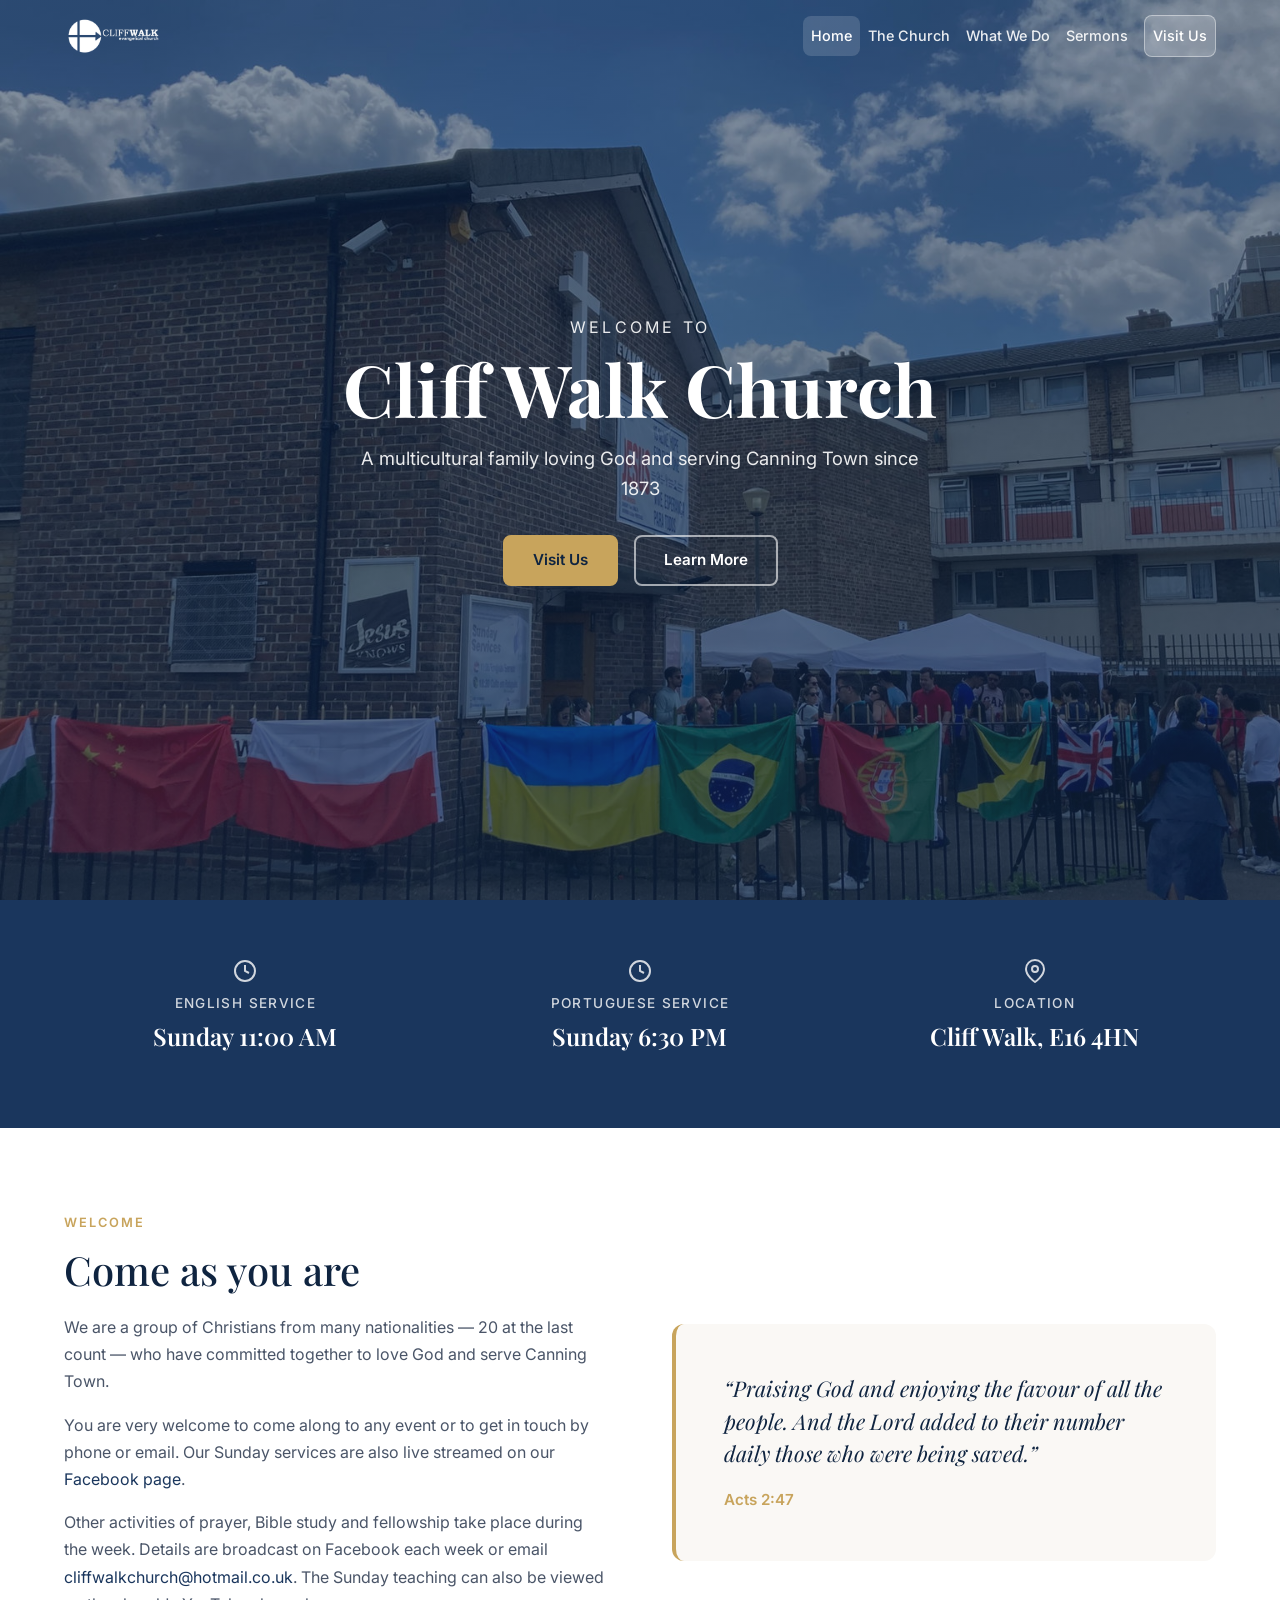
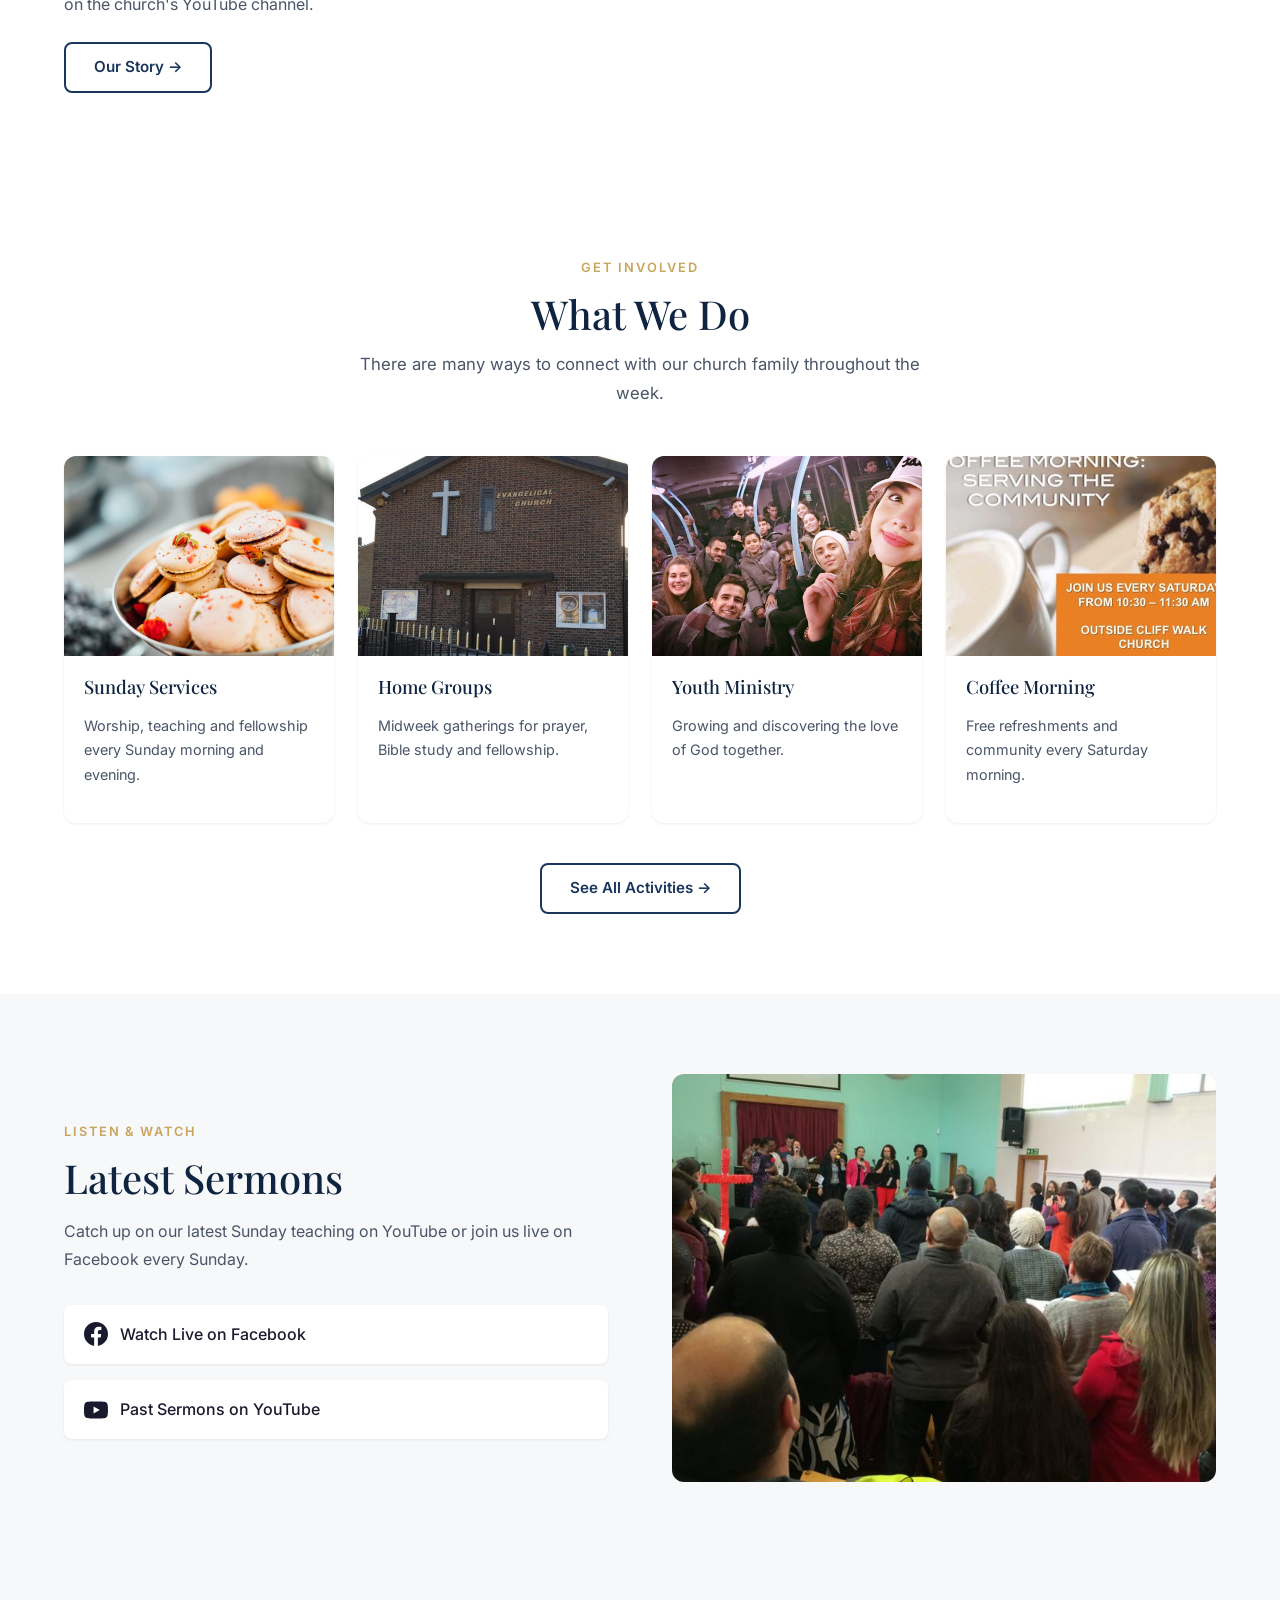
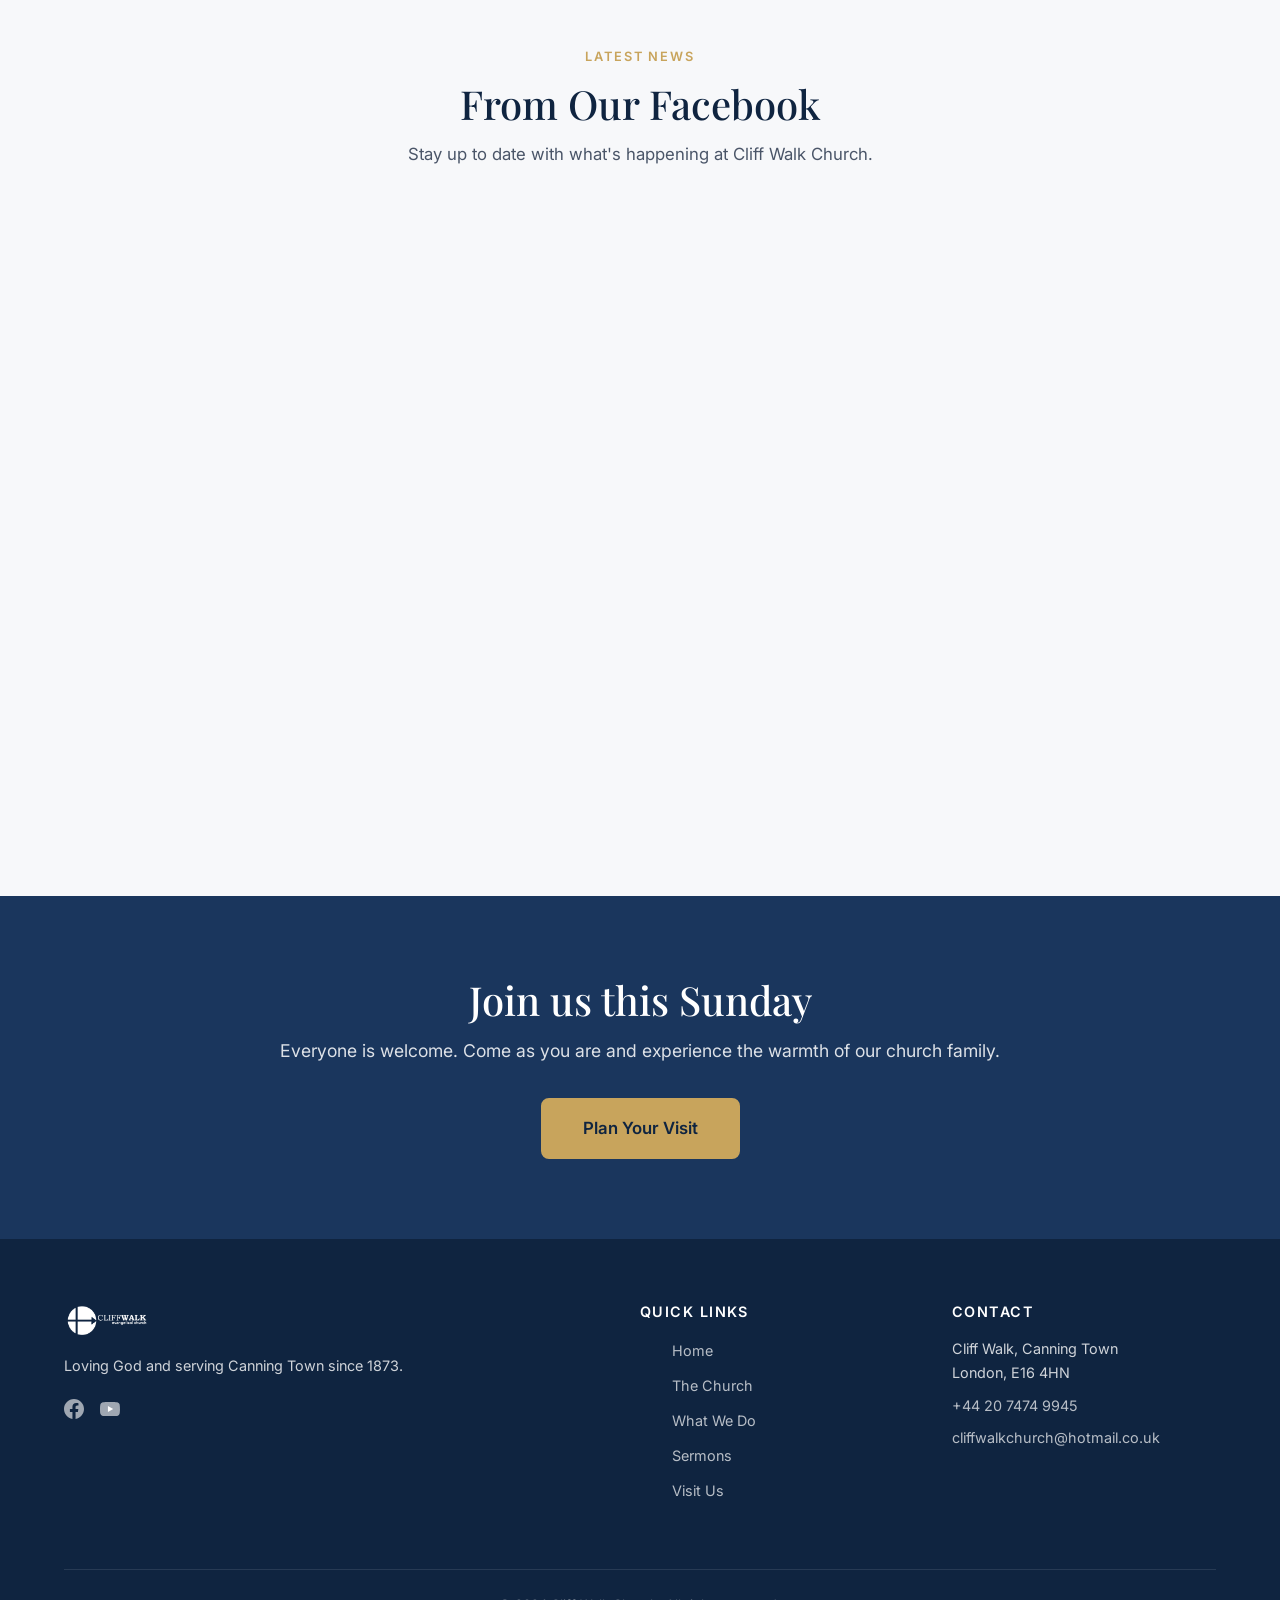
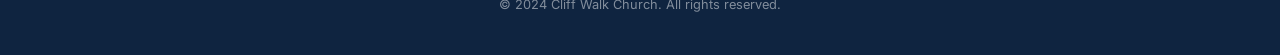
==== index.html @ 2a6790ce "Switch to Bootstrap 5 navbar, add Facebook embed & fix maps - Replace CSS-only checkbox nav hack wit" ====
<!DOCTYPE html>
<html lang="en">
<head>
  <meta charset="UTF-8">
  <meta name="viewport" content="width=device-width, initial-scale=1.0">
  <title>Cliff Walk Church | Canning Town, London</title>
  <meta name="description" content="Cliff Walk Church - A multicultural Christian community in Canning Town, London. Sunday services at 11am (English) and 6:30pm (Portuguese). Serving the community since 1873.">
  <link rel="preconnect" href="https://fonts.googleapis.com">
  <link rel="preconnect" href="https://fonts.gstatic.com" crossorigin>
  <link href="https://fonts.googleapis.com/css2?family=Inter:wght@300;400;500;600;700&family=Playfair+Display:wght@400;500;600;700&display=swap" rel="stylesheet">
  <link href="https://cdn.jsdelivr.net/npm/bootstrap@5.3.3/dist/css/bootstrap.min.css" rel="stylesheet">
  <link rel="stylesheet" href="style.css">
</head>
<body>
  <!-- Navigation -->
  <nav class="navbar navbar-expand-lg fixed-top" id="navbar">
    <div class="container nav-container">
      <a href="index.html" class="navbar-brand nav-logo">
        <img src="images/logo.png" alt="Cliff Walk Church" class="logo-img">
      </a>
      <button class="navbar-toggler" type="button" data-bs-toggle="collapse" data-bs-target="#navMenu" aria-controls="navMenu" aria-expanded="false" aria-label="Toggle navigation">
        <span class="navbar-toggler-icon"></span>
      </button>
      <div class="collapse navbar-collapse" id="navMenu">
        <ul class="navbar-nav ms-auto align-items-lg-center">
          <li class="nav-item"><a href="index.html" class="nav-link active">Home</a></li>
          <li class="nav-item"><a href="about.html" class="nav-link">The Church</a></li>
          <li class="nav-item"><a href="ministries.html" class="nav-link">What We Do</a></li>
          <li class="nav-item"><a href="sermons.html" class="nav-link">Sermons</a></li>
          <li class="nav-item"><a href="visit.html" class="nav-link nav-cta">Visit Us</a></li>
        </ul>
      </div>
    </div>
  </nav>

  <!-- Hero Section -->
  <section class="hero">
    <div class="hero-bg">
      <img src="images/hero-home.jpg" alt="Cliff Walk Church community gathering" loading="eager">
      <div class="hero-overlay"></div>
    </div>
    <div class="hero-content">
      <p class="hero-welcome">Welcome to</p>
      <h1 class="hero-title">Cliff Walk Church</h1>
      <p class="hero-subtitle">A multicultural family loving God and serving Canning Town since 1873</p>
      <div class="hero-actions">
        <a href="visit.html" class="btn btn-primary">Visit Us</a>
        <a href="about.html" class="btn btn-outline">Learn More</a>
      </div>
    </div>
  </section>

  <!-- Service Times Banner -->
  <section class="service-times">
    <div class="container">
      <div class="times-grid">
        <div class="time-card">
          <div class="time-icon">
            <svg width="24" height="24" viewBox="0 0 24 24" fill="none" stroke="currentColor" stroke-width="2"><circle cx="12" cy="12" r="10"/><polyline points="12,6 12,12 16,14"/></svg>
          </div>
          <h3>English Service</h3>
          <p class="time">Sunday 11:00 AM</p>
        </div>
        <div class="time-card">
          <div class="time-icon">
            <svg width="24" height="24" viewBox="0 0 24 24" fill="none" stroke="currentColor" stroke-width="2"><circle cx="12" cy="12" r="10"/><polyline points="12,6 12,12 16,14"/></svg>
          </div>
          <h3>Portuguese Service</h3>
          <p class="time">Sunday 6:30 PM</p>
        </div>
        <div class="time-card">
          <div class="time-icon">
            <svg width="24" height="24" viewBox="0 0 24 24" fill="none" stroke="currentColor" stroke-width="2"><path d="M21 10c0 7-9 13-9 13s-9-6-9-13a9 9 0 0 1 18 0z"/><circle cx="12" cy="10" r="3"/></svg>
          </div>
          <h3>Location</h3>
          <p class="time">Cliff Walk, E16 4HN</p>
        </div>
      </div>
    </div>
  </section>

  <!-- Welcome Section -->
  <section class="section welcome">
    <div class="container">
      <div class="welcome-grid">
        <div class="welcome-text">
          <span class="section-label">Welcome</span>
          <h2>Come as you are</h2>
          <p>We are a group of Christians from many nationalities &mdash; 20 at the last count &mdash; who have committed together to love God and serve Canning Town.</p>
          <p>You are very welcome to come along to any event or to get in touch by phone or email. Our Sunday services are also live streamed on our <a href="https://www.facebook.com/cliffwalkchurchfamily" target="_blank" rel="noopener">Facebook page</a>.</p>
          <p>Other activities of prayer, Bible study and fellowship take place during the week. Details are broadcast on Facebook each week or email <a href="mailto:cliffwalkchurch@hotmail.co.uk">cliffwalkchurch@hotmail.co.uk</a>. The Sunday teaching can also be viewed on the church's YouTube channel.</p>
          <a href="about.html" class="btn btn-secondary">Our Story &rarr;</a>
        </div>
        <div class="welcome-quote">
          <blockquote>
            <p>&ldquo;Praising God and enjoying the favour of all the people. And the Lord added to their number daily those who were being saved.&rdquo;</p>
            <cite>Acts 2:47</cite>
          </blockquote>
        </div>
      </div>
    </div>
  </section>

  <!-- Quick Ministries Preview -->
  <section class="section ministries-preview">
    <div class="container">
      <div class="section-header">
        <span class="section-label">Get Involved</span>
        <h2>What We Do</h2>
        <p>There are many ways to connect with our church family throughout the week.</p>
      </div>
      <div class="preview-grid">
        <div class="preview-card">
          <div class="preview-image">
            <img src="images/worship.jpg" alt="Sunday worship service" loading="lazy">
          </div>
          <h3>Sunday Services</h3>
          <p>Worship, teaching and fellowship every Sunday morning and evening.</p>
        </div>
        <div class="preview-card">
          <div class="preview-image">
            <img src="images/home-groups.jpg" alt="Home Groups Bible study" loading="lazy">
          </div>
          <h3>Home Groups</h3>
          <p>Midweek gatherings for prayer, Bible study and fellowship.</p>
        </div>
        <div class="preview-card">
          <div class="preview-image">
            <img src="images/youth-group.jpg" alt="Youth ministry" loading="lazy">
          </div>
          <h3>Youth Ministry</h3>
          <p>Growing and discovering the love of God together.</p>
        </div>
        <div class="preview-card">
          <div class="preview-image">
            <img src="images/coffee-morning.jpg" alt="Saturday coffee morning" loading="lazy">
          </div>
          <h3>Coffee Morning</h3>
          <p>Free refreshments and community every Saturday morning.</p>
        </div>
      </div>
      <div class="section-cta">
        <a href="ministries.html" class="btn btn-secondary">See All Activities &rarr;</a>
      </div>
    </div>
  </section>

  <!-- Sermons Preview -->
  <section class="section sermons-preview">
    <div class="container">
      <div class="sermons-preview-grid">
        <div class="sermons-preview-text">
          <span class="section-label">Listen &amp; Watch</span>
          <h2>Latest Sermons</h2>
          <p>Catch up on our latest Sunday teaching on YouTube or join us live on Facebook every Sunday.</p>
          <div class="sermons-preview-links">
            <a href="https://www.facebook.com/cliffwalkchurchfamily" target="_blank" rel="noopener" class="sermon-link">
              <svg width="24" height="24" viewBox="0 0 24 24" fill="currentColor"><path d="M24 12.073c0-6.627-5.373-12-12-12s-12 5.373-12 12c0 5.99 4.388 10.954 10.125 11.854v-8.385H7.078v-3.47h3.047V9.43c0-3.007 1.792-4.669 4.533-4.669 1.312 0 2.686.235 2.686.235v2.953H15.83c-1.491 0-1.956.925-1.956 1.874v2.25h3.328l-.532 3.47h-2.796v8.385C19.612 23.027 24 18.062 24 12.073z"/></svg>
              Watch Live on Facebook
            </a>
            <a href="https://www.youtube.com/@cliffwalkchurch" target="_blank" rel="noopener" class="sermon-link">
              <svg width="24" height="24" viewBox="0 0 24 24" fill="currentColor"><path d="M23.498 6.186a3.016 3.016 0 0 0-2.122-2.136C19.505 3.545 12 3.545 12 3.545s-7.505 0-9.377.505A3.017 3.017 0 0 0 .502 6.186C0 8.07 0 12 0 12s0 3.93.502 5.814a3.016 3.016 0 0 0 2.122 2.136c1.871.505 9.376.505 9.376.505s7.505 0 9.377-.505a3.015 3.015 0 0 0 2.122-2.136C24 15.93 24 12 24 12s0-3.93-.502-5.814z"/><polygon fill="#fff" points="9.545,15.568 15.818,12 9.545,8.432"/></svg>
              Past Sermons on YouTube
            </a>
          </div>
        </div>
        <div class="sermons-preview-image">
          <img src="images/hero-ministries.jpg" alt="Church worship" loading="lazy">
        </div>
      </div>
    </div>
  </section>

  <!-- Facebook Feed -->
  <section class="section section-alt">
    <div class="container">
      <div class="section-header">
        <span class="section-label">Latest News</span>
        <h2>From Our Facebook</h2>
        <p>Stay up to date with what's happening at Cliff Walk Church.</p>
      </div>
      <div class="fb-feed-container">
        <iframe
          src="https://www.facebook.com/plugins/page.php?href=https%3A%2F%2Fwww.facebook.com%2Fcliffwalkchurchfamily&tabs=timeline&width=500&height=600&small_header=false&adapt_container_width=true&hide_cover=false&show_facepile=true&appId"
          width="500"
          height="600"
          style="border:none;overflow:hidden"
          scrolling="no"
          frameborder="0"
          allowfullscreen="true"
          allow="autoplay; clipboard-write; encrypted-media; picture-in-picture; web-share"
          loading="lazy"
          title="Cliff Walk Church Facebook Feed">
        </iframe>
      </div>
    </div>
  </section>

  <!-- CTA Section -->
  <section class="cta-section">
    <div class="container">
      <h2>Join us this Sunday</h2>
      <p>Everyone is welcome. Come as you are and experience the warmth of our church family.</p>
      <a href="visit.html" class="btn btn-primary btn-lg">Plan Your Visit</a>
    </div>
  </section>

  <!-- Footer -->
  <footer class="footer">
    <div class="container">
      <div class="footer-content">
        <div class="footer-brand">
          <img src="images/logo.png" alt="Cliff Walk Church" class="footer-logo">
          <p>Loving God and serving Canning Town since 1873.</p>
          <div class="social-links">
            <a href="https://www.facebook.com/cliffwalkchurchfamily" target="_blank" rel="noopener" aria-label="Facebook">
              <svg width="20" height="20" viewBox="0 0 24 24" fill="currentColor"><path d="M24 12.073c0-6.627-5.373-12-12-12s-12 5.373-12 12c0 5.99 4.388 10.954 10.125 11.854v-8.385H7.078v-3.47h3.047V9.43c0-3.007 1.792-4.669 4.533-4.669 1.312 0 2.686.235 2.686.235v2.953H15.83c-1.491 0-1.956.925-1.956 1.874v2.25h3.328l-.532 3.47h-2.796v8.385C19.612 23.027 24 18.062 24 12.073z"/></svg>
            </a>
            <a href="https://www.youtube.com/@cliffwalkchurch" target="_blank" rel="noopener" aria-label="YouTube">
              <svg width="20" height="20" viewBox="0 0 24 24" fill="currentColor"><path d="M23.498 6.186a3.016 3.016 0 0 0-2.122-2.136C19.505 3.545 12 3.545 12 3.545s-7.505 0-9.377.505A3.017 3.017 0 0 0 .502 6.186C0 8.07 0 12 0 12s0 3.93.502 5.814a3.016 3.016 0 0 0 2.122 2.136c1.871.505 9.376.505 9.376.505s7.505 0 9.377-.505a3.015 3.015 0 0 0 2.122-2.136C24 15.93 24 12 24 12s0-3.93-.502-5.814z"/><polygon fill="#fff" points="9.545,15.568 15.818,12 9.545,8.432"/></svg>
            </a>
          </div>
        </div>
        <div class="footer-links">
          <h4>Quick Links</h4>
          <ul>
            <li><a href="index.html">Home</a></li>
            <li><a href="about.html">The Church</a></li>
            <li><a href="ministries.html">What We Do</a></li>
            <li><a href="sermons.html">Sermons</a></li>
            <li><a href="visit.html">Visit Us</a></li>
          </ul>
        </div>
        <div class="footer-contact">
          <h4>Contact</h4>
          <p>Cliff Walk, Canning Town<br>London, E16 4HN</p>
          <p><a href="tel:+442074749945">+44 20 7474 9945</a></p>
          <p><a href="mailto:cliffwalkchurch@hotmail.co.uk">cliffwalkchurch@hotmail.co.uk</a></p>
        </div>
      </div>
      <div class="footer-bottom">
        <p>&copy; 2024 Cliff Walk Church. All rights reserved.</p>
      </div>
    </div>
  </footer>

  <script src="https://cdn.jsdelivr.net/npm/bootstrap@5.3.3/dist/js/bootstrap.bundle.min.js"></script>
  <script src="script.js"></script>
</body>
</html>
---- style.css ----
/* ========================================
   CSS Variables & Reset
   ======================================== */
:root {
  --color-primary: #1a365d;
  --color-primary-light: #2a4a7f;
  --color-primary-dark: #0f2440;
  --color-accent: #c8a45c;
  --color-accent-light: #d4b978;
  --color-text: #1a1a2e;
  --color-text-light: #4a5568;
  --color-text-muted: #718096;
  --color-bg: #ffffff;
  --color-bg-alt: #f7f8fa;
  --color-bg-warm: #faf8f5;
  --color-border: #e2e8f0;
  --font-heading: 'Playfair Display', Georgia, serif;
  --font-body: 'Inter', -apple-system, BlinkMacSystemFont, sans-serif;
  --shadow-sm: 0 1px 3px rgba(0,0,0,0.08);
  --shadow-md: 0 4px 12px rgba(0,0,0,0.1);
  --shadow-lg: 0 8px 30px rgba(0,0,0,0.12);
  --radius: 8px;
  --radius-lg: 12px;
  --transition: 0.3s ease;
}

*, *::before, *::after {
  margin: 0;
  padding: 0;
  box-sizing: border-box;
}

html {
  scroll-behavior: smooth;
  scroll-padding-top: 80px;
}

body {
  font-family: var(--font-body);
  color: var(--color-text);
  line-height: 1.7;
  -webkit-font-smoothing: antialiased;
}

img {
  max-width: 100%;
  height: auto;
  display: block;
}

a {
  color: var(--color-primary);
  text-decoration: none;
  transition: color var(--transition);
}

a:hover {
  color: var(--color-accent);
}

.container {
  max-width: 1200px;
  margin: 0 auto;
  padding: 0 1.5rem;
}

.section {
  padding: 5rem 0;
}

.section-alt {
  background: var(--color-bg-alt);
}

/* ========================================
   Navigation
   ======================================== */
.navbar {
  background: transparent;
  border-bottom: 1px solid transparent;
  transition: all var(--transition);
  padding: 0;
}

.navbar.scrolled {
  background: rgba(255, 255, 255, 0.97) !important;
  -webkit-backdrop-filter: blur(10px);
  backdrop-filter: blur(10px);
  border-bottom-color: var(--color-border);
  box-shadow: var(--shadow-sm);
}

.nav-container {
  height: 72px;
}

.logo-img {
  height: 40px;
  width: auto;
  filter: brightness(0) invert(1);
  transition: filter var(--transition);
}

.navbar.scrolled .logo-img {
  filter: none;
}

.navbar .nav-link {
  padding: 0.5rem 1rem;
  font-size: 0.9rem;
  font-weight: 500;
  color: rgba(255,255,255,0.9);
  border-radius: var(--radius);
  transition: all var(--transition);
}

.navbar .nav-link:hover,
.navbar .nav-link.active {
  color: #fff;
  background: rgba(255,255,255,0.15);
}

.navbar.scrolled .nav-link {
  color: var(--color-text);
}

.navbar.scrolled .nav-link:hover,
.navbar.scrolled .nav-link.active {
  color: var(--color-primary);
  background: var(--color-bg-alt);
}

.nav-cta {
  background: rgba(255,255,255,0.2) !important;
  color: #fff !important;
  margin-left: 0.5rem;
  border: 1px solid rgba(255,255,255,0.4);
}

.nav-cta:hover {
  background: rgba(255,255,255,0.3) !important;
}

.nav-cta.active {
  background: rgba(255,255,255,0.25) !important;
}

.navbar.scrolled .nav-cta {
  background: var(--color-primary) !important;
  color: #fff !important;
  border-color: var(--color-primary);
}

.navbar.scrolled .nav-cta:hover {
  background: var(--color-primary-light) !important;
  border-color: var(--color-primary-light);
}

.navbar.scrolled .nav-cta.active {
  background: var(--color-primary-dark) !important;
  border-color: var(--color-primary-dark);
}

/* Bootstrap toggler override */
.navbar-toggler {
  border-color: rgba(255,255,255,0.4);
  padding: 0.4rem 0.6rem;
}

.navbar-toggler-icon {
  background-image: url("data:image/svg+xml,%3csvg xmlns='http://www.w3.org/2000/svg' viewBox='0 0 30 30'%3e%3cpath stroke='rgba%28255, 255, 255, 0.9%29' stroke-linecap='round' stroke-miterlimit='10' stroke-width='2' d='M4 7h22M4 15h22M4 23h22'/%3e%3c/svg%3e");
}

.navbar.scrolled .navbar-toggler {
  border-color: var(--color-border);
}

.navbar.scrolled .navbar-toggler-icon {
  background-image: url("data:image/svg+xml,%3csvg xmlns='http://www.w3.org/2000/svg' viewBox='0 0 30 30'%3e%3cpath stroke='rgba%2826, 26, 46, 0.75%29' stroke-linecap='round' stroke-miterlimit='10' stroke-width='2' d='M4 7h22M4 15h22M4 23h22'/%3e%3c/svg%3e");
}

/* ========================================
   Buttons
   ======================================== */
.btn {
  display: inline-flex;
  align-items: center;
  gap: 0.5rem;
  padding: 0.75rem 1.75rem;
  font-family: var(--font-body);
  font-size: 0.95rem;
  font-weight: 600;
  border-radius: var(--radius);
  border: 2px solid transparent;
  cursor: pointer;
  transition: all var(--transition);
  text-decoration: none;
}

.btn-primary {
  background: var(--color-accent);
  color: var(--color-primary-dark);
  border-color: var(--color-accent);
}

.btn-primary:hover {
  background: var(--color-accent-light);
  border-color: var(--color-accent-light);
  color: var(--color-primary-dark);
  transform: translateY(-1px);
  box-shadow: var(--shadow-md);
}

.btn-outline {
  background: transparent;
  color: #fff;
  border-color: rgba(255,255,255,0.6);
}

.btn-outline:hover {
  background: rgba(255,255,255,0.1);
  border-color: #fff;
  color: #fff;
}

.btn-secondary {
  background: transparent;
  color: var(--color-primary);
  border-color: var(--color-primary);
}

.btn-secondary:hover {
  background: var(--color-primary);
  color: #fff;
}

.btn-lg {
  padding: 1rem 2.5rem;
  font-size: 1.05rem;
}

.btn-full {
  width: 100%;
  justify-content: center;
}

/* ========================================
   Hero
   ======================================== */
.hero, .page-hero {
  position: relative;
  min-height: 100vh;
  display: flex;
  align-items: center;
  justify-content: center;
  text-align: center;
  color: #fff;
  overflow: hidden;
}

.page-hero {
  min-height: 60vh;
}

.page-hero-short {
  min-height: 50vh;
}

.hero-bg {
  position: absolute;
  inset: 0;
}

.hero-bg img {
  width: 100%;
  height: 100%;
  object-fit: cover;
}

.hero-overlay {
  position: absolute;
  inset: 0;
  background: linear-gradient(
    to bottom,
    rgba(15, 36, 64, 0.5) 0%,
    rgba(15, 36, 64, 0.7) 100%
  );
}

.hero-content {
  position: relative;
  z-index: 1;
  max-width: 700px;
  padding: 2rem 1.5rem;
}

.hero-welcome {
  font-family: var(--font-body);
  font-size: 1rem;
  font-weight: 400;
  letter-spacing: 0.2em;
  text-transform: uppercase;
  margin-bottom: 0.5rem;
  opacity: 0.9;
}

.hero-title {
  font-family: var(--font-heading);
  font-size: clamp(2.5rem, 6vw, 4.5rem);
  font-weight: 700;
  line-height: 1.1;
  margin-bottom: 1rem;
}

.hero-subtitle,
.page-hero .hero-content > p {
  font-size: 1.15rem;
  line-height: 1.6;
  opacity: 0.9;
  max-width: 560px;
  margin: 0 auto 2rem;
}

.hero-actions {
  display: flex;
  gap: 1rem;
  justify-content: center;
  flex-wrap: wrap;
}

.hero-quote {
  margin-top: 1rem;
}

.hero-quote p {
  font-family: var(--font-heading);
  font-size: 1.2rem;
  font-style: italic;
  opacity: 0.9;
  margin-bottom: 0.5rem;
}

.hero-quote cite {
  font-style: normal;
  font-size: 0.9rem;
  opacity: 0.7;
}

/* ========================================
   Section Labels & Headers
   ======================================== */
.section-label {
  display: inline-block;
  font-size: 0.8rem;
  font-weight: 600;
  letter-spacing: 0.15em;
  text-transform: uppercase;
  color: var(--color-accent);
  margin-bottom: 0.75rem;
}

.section-label-light {
  color: var(--color-accent-light);
}

.section-header {
  text-align: center;
  max-width: 600px;
  margin: 0 auto 3rem;
}

.section-header h2,
.content-block h2 {
  font-family: var(--font-heading);
  font-size: clamp(1.75rem, 4vw, 2.5rem);
  color: var(--color-primary-dark);
  margin-bottom: 0.75rem;
  line-height: 1.2;
}

.page-hero h1 {
  font-family: var(--font-heading);
  font-size: clamp(2.25rem, 5vw, 3.5rem);
  font-weight: 700;
  margin-bottom: 0.75rem;
}

.section-header p {
  color: var(--color-text-light);
  font-size: 1.05rem;
}

.section-cta {
  text-align: center;
  margin-top: 2.5rem;
}

/* ========================================
   Service Times Banner
   ======================================== */
.service-times {
  background: var(--color-primary);
  color: #fff;
  padding: 2rem 0;
}

.times-grid {
  display: grid;
  grid-template-columns: repeat(3, 1fr);
  gap: 2rem;
  text-align: center;
}

.time-card {
  padding: 1.5rem;
}

.time-icon {
  margin-bottom: 0.75rem;
  opacity: 0.8;
}

.time-card h3 {
  font-family: var(--font-body);
  font-size: 0.85rem;
  font-weight: 500;
  text-transform: uppercase;
  letter-spacing: 0.1em;
  opacity: 0.8;
  margin-bottom: 0.25rem;
}

.time-card .time {
  font-family: var(--font-heading);
  font-size: 1.5rem;
  font-weight: 600;
}

/* ========================================
   Welcome Section
   ======================================== */
.welcome-grid {
  display: grid;
  grid-template-columns: 1fr 1fr;
  gap: 4rem;
  align-items: center;
}

.welcome-text h2 {
  font-family: var(--font-heading);
  font-size: clamp(1.75rem, 4vw, 2.5rem);
  color: var(--color-primary-dark);
  margin-bottom: 1.25rem;
}

.welcome-text p {
  color: var(--color-text-light);
  margin-bottom: 1rem;
}

.welcome-text .btn {
  margin-top: 0.5rem;
}

.welcome-quote blockquote {
  background: var(--color-bg-warm);
  padding: 3rem;
  border-radius: var(--radius-lg);
  border-left: 4px solid var(--color-accent);
}

.welcome-quote p {
  font-family: var(--font-heading);
  font-size: 1.35rem;
  font-style: italic;
  color: var(--color-primary-dark);
  line-height: 1.5;
  margin-bottom: 1rem;
}

.welcome-quote cite {
  font-style: normal;
  font-weight: 600;
  color: var(--color-accent);
  font-size: 0.95rem;
}

/* ========================================
   Preview Grid (Home page)
   ======================================== */
.preview-grid {
  display: grid;
  grid-template-columns: repeat(4, 1fr);
  gap: 1.5rem;
}

.preview-card {
  background: #fff;
  border-radius: var(--radius-lg);
  overflow: hidden;
  box-shadow: var(--shadow-sm);
  transition: all var(--transition);
}

.preview-card:hover {
  transform: translateY(-4px);
  box-shadow: var(--shadow-lg);
}

.preview-image {
  height: 200px;
  overflow: hidden;
}

.preview-image img {
  width: 100%;
  height: 100%;
  object-fit: cover;
  transition: transform var(--transition);
}

.preview-card:hover .preview-image img {
  transform: scale(1.05);
}

.preview-card h3 {
  font-family: var(--font-heading);
  font-size: 1.15rem;
  padding: 1.25rem 1.25rem 0.5rem;
  color: var(--color-primary-dark);
}

.preview-card p {
  font-size: 0.9rem;
  color: var(--color-text-light);
  padding: 0 1.25rem 1.25rem;
}

/* ========================================
   Sermons Preview (Home page)
   ======================================== */
.sermons-preview {
  background: var(--color-bg-alt);
}

.sermons-preview-grid {
  display: grid;
  grid-template-columns: 1fr 1fr;
  gap: 4rem;
  align-items: center;
}

.sermons-preview-text h2 {
  font-family: var(--font-heading);
  font-size: clamp(1.75rem, 4vw, 2.5rem);
  color: var(--color-primary-dark);
  margin-bottom: 1rem;
}

.sermons-preview-text > p {
  color: var(--color-text-light);
  margin-bottom: 2rem;
}

.sermons-preview-links {
  display: flex;
  flex-direction: column;
  gap: 1rem;
}

.sermon-link {
  display: flex;
  align-items: center;
  gap: 0.75rem;
  padding: 1rem 1.25rem;
  background: #fff;
  border-radius: var(--radius);
  font-weight: 500;
  color: var(--color-text);
  box-shadow: var(--shadow-sm);
  transition: all var(--transition);
}

.sermon-link:hover {
  box-shadow: var(--shadow-md);
  transform: translateX(4px);
  color: var(--color-primary);
}

.sermon-link svg {
  flex-shrink: 0;
}

.sermons-preview-image {
  border-radius: var(--radius-lg);
  overflow: hidden;
  aspect-ratio: 4/3;
}

.sermons-preview-image img {
  width: 100%;
  height: 100%;
  object-fit: cover;
}

/* ========================================
   CTA Section
   ======================================== */
.cta-section {
  background: var(--color-primary);
  color: #fff;
  text-align: center;
  padding: 5rem 0;
}

.cta-section h2 {
  font-family: var(--font-heading);
  font-size: clamp(1.75rem, 4vw, 2.5rem);
  margin-bottom: 0.75rem;
}

.cta-section p {
  opacity: 0.85;
  font-size: 1.1rem;
  margin-bottom: 2rem;
}

/* ========================================
   About Page
   ======================================== */
.about-hero {
  position: relative;
  height: 300px;
  overflow: hidden;
}

.about-hero img {
  width: 100%;
  height: 100%;
  object-fit: cover;
}

.content-block {
  max-width: 800px;
  margin: 0 auto;
}

.content-block h2 {
  margin-bottom: 1.5rem;
}

.two-column-text {
  display: grid;
  grid-template-columns: 1fr 1fr;
  gap: 2rem;
}

.two-column-text p {
  color: var(--color-text-light);
  margin-bottom: 1rem;
}

.beliefs-content {
  max-width: 800px;
}

.beliefs-content p {
  color: var(--color-text-light);
  margin-bottom: 1rem;
}

.affiliation-badges {
  display: flex;
  gap: 1rem;
  margin-top: 2rem;
  flex-wrap: wrap;
}

.badge {
  padding: 0.5rem 1.25rem;
  background: var(--color-bg-alt);
  border: 1px solid var(--color-border);
  border-radius: 100px;
  font-size: 0.85rem;
  font-weight: 500;
  color: var(--color-primary);
}

/* Timeline */
.timeline {
  max-width: 700px;
  margin: 0 auto;
  position: relative;
  padding-left: 3rem;
}

.timeline::before {
  content: '';
  position: absolute;
  left: 0;
  top: 0;
  bottom: 0;
  width: 2px;
  background: var(--color-accent);
}

.timeline-item {
  position: relative;
  padding-bottom: 2.5rem;
}

.timeline-item::before {
  content: '';
  position: absolute;
  left: -3rem;
  top: 0.25rem;
  width: 12px;
  height: 12px;
  border-radius: 50%;
  background: var(--color-accent);
  transform: translateX(-5px);
}

.timeline-year {
  font-family: var(--font-heading);
  font-size: 1.5rem;
  font-weight: 700;
  color: var(--color-accent);
  margin-bottom: 0.25rem;
}

.timeline-content h3 {
  font-size: 1.1rem;
  color: var(--color-primary-dark);
  margin-bottom: 0.25rem;
}

.timeline-content p {
  color: var(--color-text-light);
  font-size: 0.95rem;
}

/* Pastors */
.pastors-grid {
  display: grid;
  grid-template-columns: repeat(2, 1fr);
  gap: 2rem;
  max-width: 700px;
  margin: 0 auto;
}

.pastor-card {
  text-align: center;
  background: #fff;
  padding: 2.5rem 2rem;
  border-radius: var(--radius-lg);
  box-shadow: var(--shadow-sm);
}

.pastor-image {
  width: 160px;
  height: 160px;
  border-radius: 50%;
  overflow: hidden;
  margin: 0 auto 1.5rem;
  border: 4px solid var(--color-accent);
}

.pastor-image img {
  width: 100%;
  height: 100%;
  object-fit: cover;
}

.pastor-placeholder {
  display: flex;
  align-items: center;
  justify-content: center;
  background: var(--color-bg-alt);
  color: var(--color-text-muted);
}

.pastor-info h3, .pastor-card h3 {
  font-family: var(--font-heading);
  font-size: 1.3rem;
  color: var(--color-primary-dark);
  margin-bottom: 0.25rem;
}

.pastor-role {
  color: var(--color-accent);
  font-weight: 500;
  margin-bottom: 0.5rem;
}

.pastor-email {
  display: inline-flex;
  align-items: center;
  gap: 0.5rem;
  font-size: 0.85rem;
  color: var(--color-text-muted);
}

.pastor-email:hover {
  color: var(--color-primary);
}

.email-short {
  display: none;
}

/* ========================================
   Ministries Page
   ======================================== */
.ministry-full {
  display: grid;
  grid-template-columns: 1fr 1fr;
  gap: 3rem;
  align-items: center;
  margin-bottom: 5rem;
  padding-bottom: 5rem;
  border-bottom: 1px solid var(--color-border);
}

.ministry-full:last-of-type {
  border-bottom: none;
  margin-bottom: 0;
  padding-bottom: 0;
}

.ministry-full.reverse {
  direction: rtl;
}

.ministry-full.reverse > * {
  direction: ltr;
}

.ministry-full-image {
  border-radius: var(--radius-lg);
  overflow: hidden;
  aspect-ratio: 4/3;
}

.ministry-full-image img {
  width: 100%;
  height: 100%;
  object-fit: cover;
}

.ministry-full-content h2 {
  font-family: var(--font-heading);
  font-size: 1.75rem;
  color: var(--color-primary-dark);
  margin-bottom: 1rem;
}

.ministry-full-content p {
  color: var(--color-text-light);
  margin-bottom: 1rem;
}

.ministry-schedule {
  margin: 1.5rem 0;
}

.schedule-item {
  display: flex;
  align-items: center;
  gap: 1rem;
  padding: 0.75rem 1rem;
  background: var(--color-bg-alt);
  border-radius: var(--radius);
  margin-bottom: 0.5rem;
}

.schedule-day {
  font-weight: 600;
  color: var(--color-primary);
  min-width: 80px;
}

.schedule-time {
  font-weight: 600;
  color: var(--color-accent);
  min-width: 100px;
}

.schedule-desc {
  color: var(--color-text-light);
}

.ministry-note {
  font-size: 0.9rem;
  font-style: italic;
  color: var(--color-text-muted);
}

.ministry-link {
  font-weight: 600;
  color: var(--color-primary);
}

/* Small ministry cards grid */
.ministries-grid-small {
  display: grid;
  grid-template-columns: repeat(2, 1fr);
  gap: 1.5rem;
  margin-bottom: 3rem;
}

.ministry-card-small {
  background: #fff;
  padding: 2rem;
  border-radius: var(--radius-lg);
  box-shadow: var(--shadow-sm);
  border: 1px solid var(--color-border);
  transition: all var(--transition);
}

.ministry-card-small:hover {
  box-shadow: var(--shadow-md);
  transform: translateY(-2px);
}

.ministry-card-icon {
  color: var(--color-accent);
  margin-bottom: 1rem;
}

.ministry-card-small h3 {
  font-family: var(--font-heading);
  font-size: 1.2rem;
  color: var(--color-primary-dark);
  margin-bottom: 0.75rem;
}

.ministry-card-small p {
  color: var(--color-text-light);
  font-size: 0.95rem;
  margin-bottom: 0.75rem;
}

.other-activities-box {
  background: var(--color-bg-warm);
  border-radius: var(--radius-lg);
  padding: 2.5rem;
  text-align: center;
  border: 1px solid var(--color-border);
}

.other-activities-box h3 {
  font-family: var(--font-heading);
  font-size: 1.3rem;
  color: var(--color-primary-dark);
  margin-bottom: 0.75rem;
}

.other-activities-box p {
  color: var(--color-text-light);
  max-width: 600px;
  margin: 0 auto 0.5rem;
}

/* ========================================
   Sermons Page
   ======================================== */
.sermon-platforms {
  display: grid;
  grid-template-columns: 1fr 1fr;
  gap: 2rem;
  margin-bottom: 2rem;
}

.platform-card {
  display: flex;
  flex-direction: column;
  align-items: center;
  text-align: center;
  padding: 3rem 2rem;
  background: #fff;
  border: 2px solid var(--color-border);
  border-radius: var(--radius-lg);
  transition: all var(--transition);
  color: var(--color-text);
}

.platform-card:hover {
  border-color: var(--color-primary);
  box-shadow: var(--shadow-lg);
  transform: translateY(-4px);
  color: var(--color-text);
}

.platform-icon {
  margin-bottom: 1.5rem;
}

.platform-icon.facebook { color: #1877F2; }
.platform-icon.youtube { color: #FF0000; }

.platform-card h2 {
  font-family: var(--font-heading);
  font-size: 1.5rem;
  color: var(--color-primary-dark);
  margin-bottom: 0.75rem;
}

.platform-card p {
  color: var(--color-text-light);
  margin-bottom: 1.5rem;
  max-width: 300px;
}

.platform-cta {
  font-weight: 600;
  color: var(--color-primary);
}

.sermon-info-box {
  display: flex;
  gap: 1rem;
  padding: 1.5rem;
  background: var(--color-bg-warm);
  border-radius: var(--radius);
  border-left: 4px solid var(--color-accent);
  align-items: flex-start;
}

.sermon-info-box svg {
  flex-shrink: 0;
  color: var(--color-accent);
  margin-top: 2px;
}

.sermon-info-box p {
  color: var(--color-text-light);
  font-size: 0.95rem;
}

/* Facebook Feed */
.fb-feed-container {
  display: flex;
  justify-content: center;
}

.fb-feed-container iframe {
  border-radius: var(--radius-lg);
  max-width: 100%;
}

/* ========================================
   Contact / Visit Page
   ======================================== */
.contact-grid {
  display: grid;
  grid-template-columns: 1fr 1fr;
  gap: 4rem;
  margin-bottom: 3rem;
}

.contact-info h2,
.contact-form-wrapper h2 {
  font-family: var(--font-heading);
  font-size: 1.75rem;
  color: var(--color-primary-dark);
  margin-bottom: 1.5rem;
}

.contact-details {
  margin-bottom: 2rem;
}

.contact-item {
  display: flex;
  gap: 1rem;
  margin-bottom: 1.5rem;
  align-items: flex-start;
}

.contact-icon {
  flex-shrink: 0;
  color: var(--color-accent);
  margin-top: 2px;
}

.contact-item strong {
  display: block;
  margin-bottom: 0.25rem;
}

.contact-item p {
  color: var(--color-text-light);
  margin: 0;
}

.service-times-compact {
  background: var(--color-bg-alt);
  border-radius: var(--radius);
  padding: 1.5rem;
  margin-bottom: 2rem;
}

.service-times-compact h3 {
  font-family: var(--font-heading);
  font-size: 1.1rem;
  color: var(--color-primary-dark);
  margin-bottom: 1rem;
}

.compact-time {
  display: flex;
  justify-content: space-between;
  padding: 0.5rem 0;
  border-bottom: 1px solid var(--color-border);
}

.compact-time:last-child {
  border-bottom: none;
}

.compact-time span {
  color: var(--color-text-light);
}

.compact-time strong {
  color: var(--color-primary);
}

.social-links {
  display: flex;
  gap: 1rem;
}

.social-links a {
  color: var(--color-text-muted);
  transition: color var(--transition);
}

.social-links a:hover {
  color: var(--color-primary);
}

/* Contact Form */
.contact-form-wrapper {
  background: var(--color-bg-alt);
  padding: 2.5rem;
  border-radius: var(--radius-lg);
}

.form-group {
  margin-bottom: 1.25rem;
}

.form-group label {
  display: block;
  font-size: 0.9rem;
  font-weight: 500;
  margin-bottom: 0.4rem;
  color: var(--color-text);
}

.form-group input,
.form-group textarea {
  width: 100%;
  padding: 0.75rem 1rem;
  border: 1px solid var(--color-border);
  border-radius: var(--radius);
  font-family: var(--font-body);
  font-size: 0.95rem;
  color: var(--color-text);
  background: #fff;
  transition: border-color var(--transition);
}

.form-group input:focus,
.form-group textarea:focus {
  outline: none;
  border-color: var(--color-primary);
  box-shadow: 0 0 0 3px rgba(26, 54, 93, 0.1);
}

.form-group textarea {
  resize: vertical;
}

.map-container {
  border-radius: var(--radius-lg);
  overflow: hidden;
  box-shadow: var(--shadow-md);
}

/* ========================================
   Footer
   ======================================== */
.footer {
  background: var(--color-primary-dark);
  color: rgba(255,255,255,0.8);
  padding: 4rem 0 0;
}

.footer-content {
  display: grid;
  grid-template-columns: 2fr 1fr 1fr;
  gap: 3rem;
  padding-bottom: 3rem;
  border-bottom: 1px solid rgba(255,255,255,0.1);
}

.footer-logo {
  height: 35px;
  margin-bottom: 1rem;
  filter: brightness(0) invert(1);
}

.footer-brand p {
  font-size: 0.9rem;
  margin-bottom: 1rem;
}

.footer-brand .social-links a {
  color: rgba(255,255,255,0.6);
}

.footer-brand .social-links a:hover {
  color: var(--color-accent);
}

.footer h4 {
  color: #fff;
  font-size: 0.9rem;
  font-weight: 600;
  text-transform: uppercase;
  letter-spacing: 0.1em;
  margin-bottom: 1rem;
}

.footer-links ul {
  list-style: none;
}

.footer-links li {
  margin-bottom: 0.5rem;
}

.footer-links a {
  color: rgba(255,255,255,0.7);
  font-size: 0.9rem;
}

.footer-links a:hover {
  color: var(--color-accent);
}

.footer-contact p {
  font-size: 0.9rem;
  margin-bottom: 0.5rem;
}

.footer-contact a {
  color: rgba(255,255,255,0.7);
}

.footer-contact a:hover {
  color: var(--color-accent);
}

.footer-bottom {
  text-align: center;
  padding: 1.5rem 0;
  font-size: 0.8rem;
  opacity: 0.6;
}

/* ========================================
   Animations
   ======================================== */
@keyframes fadeInUp {
  from {
    opacity: 0;
    transform: translateY(30px);
  }
  to {
    opacity: 1;
    transform: translateY(0);
  }
}

.fade-in {
  opacity: 0;
  transform: translateY(20px);
}

.fade-in.visible {
  animation: fadeInUp 0.6s ease forwards;
}

/* Fallback: if JS hasn't run after 2s, show everything */
@media (prefers-reduced-motion: reduce) {
  .fade-in {
    opacity: 1;
    transform: none;
    animation: none;
  }
}

/* ========================================
   Responsive
   ======================================== */

/* ---- Tablet landscape / small desktop ---- */
@media (max-width: 1024px) {
  .preview-grid {
    grid-template-columns: repeat(2, 1fr);
  }

  .sermon-platforms {
    grid-template-columns: 1fr 1fr;
  }
}

/* ---- Tablet portrait ---- */
@media (max-width: 768px) {
  /* Mobile Nav - Bootstrap collapse dropdown */
  .navbar-collapse {
    background: var(--color-primary);
    padding: 1rem 1.5rem;
    border-radius: 0 0 var(--radius-lg) var(--radius-lg);
    margin: 0 -0.75rem;
  }

  .navbar .nav-link {
    color: rgba(255, 255, 255, 0.85) !important;
    padding: 0.75rem 1rem;
    font-size: 1.05rem;
    border-bottom: 1px solid rgba(255, 255, 255, 0.1);
    border-radius: 0;
  }

  .navbar .nav-link:hover,
  .navbar .nav-link.active {
    color: #fff !important;
    background: rgba(255, 255, 255, 0.1);
  }

  .navbar .nav-cta {
    margin-left: 0;
    margin-top: 0.75rem;
    text-align: center;
    padding: 0.75rem 1.5rem;
    background: var(--color-accent) !important;
    color: var(--color-primary-dark) !important;
    border-color: var(--color-accent) !important;
    border-radius: var(--radius-lg);
    border-bottom: none;
    font-weight: 700;
  }

  /* Hero */
  .hero {
    min-height: 85vh;
  }

  .page-hero {
    min-height: 45vh;
  }

  .hero-subtitle,
  .page-hero .hero-content > p {
    font-size: 1rem;
  }

  /* Service Times */
  .times-grid {
    grid-template-columns: 1fr;
    gap: 0;
  }

  .time-card {
    padding: 1rem;
    display: flex;
    align-items: center;
    gap: 1rem;
    text-align: left;
  }

  .time-icon {
    margin-bottom: 0;
  }

  .time-card h3 {
    margin-bottom: 0;
  }

  .time-card .time {
    font-size: 1.2rem;
  }

  /* Sections */
  .section {
    padding: 3rem 0;
  }

  .section-header {
    margin-bottom: 2rem;
  }

  /* Welcome */
  .welcome-grid {
    grid-template-columns: 1fr;
    gap: 2rem;
  }

  .welcome-quote blockquote {
    padding: 2rem;
  }

  .welcome-quote p {
    font-size: 1.15rem;
  }

  /* Preview Cards */
  .preview-grid {
    grid-template-columns: repeat(2, 1fr);
    gap: 1rem;
  }

  .preview-image {
    height: 150px;
  }

  .preview-card h3 {
    font-size: 1rem;
    padding: 1rem 1rem 0.35rem;
  }

  .preview-card p {
    font-size: 0.8rem;
    padding: 0 1rem 1rem;
  }

  /* Sermons Preview */
  .sermons-preview-grid {
    grid-template-columns: 1fr;
    gap: 2rem;
  }

  .sermons-preview-image {
    max-height: 280px;
  }

  /* Two-column text */
  .two-column-text {
    grid-template-columns: 1fr;
  }

  /* Ministries */
  .ministry-full {
    grid-template-columns: 1fr;
    gap: 1.5rem;
    margin-bottom: 3rem;
    padding-bottom: 3rem;
  }

  .ministry-full.reverse {
    direction: ltr;
  }

  .ministry-full-image {
    aspect-ratio: 16/9;
  }

  .ministry-full-content h2 {
    font-size: 1.5rem;
  }

  .schedule-item {
    flex-wrap: wrap;
    gap: 0.25rem 1rem;
  }

  .ministries-grid-small {
    grid-template-columns: 1fr;
  }

  /* Pastors */
  .pastors-grid {
    grid-template-columns: repeat(2, 1fr);
    max-width: 500px;
  }

  .pastor-image {
    width: 120px;
    height: 120px;
  }

  .pastor-card {
    padding: 1.5rem 1rem;
  }

  .pastor-info h3, .pastor-card h3 {
    font-size: 1.1rem;
  }

  .pastor-email .email-full {
    display: none;
  }

  .pastor-email .email-short {
    display: inline;
  }

  /* Contact */
  .contact-grid {
    grid-template-columns: 1fr;
    gap: 2rem;
  }

  .sermon-platforms {
    grid-template-columns: 1fr;
  }

  .platform-card {
    padding: 2rem 1.5rem;
  }

  /* Footer */
  .footer-content {
    grid-template-columns: 1fr;
    gap: 2rem;
  }

  /* CTA */
  .cta-section {
    padding: 3.5rem 0;
  }

}

/* ---- Mobile ---- */
@media (max-width: 480px) {
  .hero-title {
    font-size: 2.25rem;
  }

  .page-hero h1 {
    font-size: 2rem;
  }

  .hero-actions {
    flex-direction: column;
    align-items: stretch;
  }

  .hero-actions .btn {
    justify-content: center;
  }

  .hero-quote p {
    font-size: 1rem;
  }

  /* Preview cards: 2 columns on small screens too */
  .preview-grid {
    grid-template-columns: repeat(2, 1fr);
    gap: 0.75rem;
  }

  .preview-image {
    height: 120px;
  }

  .preview-card h3 {
    font-size: 0.9rem;
    padding: 0.75rem 0.75rem 0.25rem;
  }

  .preview-card p {
    font-size: 0.75rem;
    padding: 0 0.75rem 0.75rem;
    line-height: 1.4;
  }

  /* Service times horizontal on mobile */
  .time-card {
    flex-direction: row;
    justify-content: space-between;
    padding: 0.75rem 1rem;
    border-bottom: 1px solid rgba(255,255,255,0.1);
  }

  .time-card:last-child {
    border-bottom: none;
  }

  .time-card h3 {
    font-size: 0.75rem;
  }

  .time-card .time {
    font-size: 1rem;
  }

  /* Pastors side-by-side on mobile */
  .pastors-grid {
    grid-template-columns: 1fr 1fr;
    max-width: 100%;
    gap: 1rem;
  }

  .pastor-image {
    width: 100px;
    height: 100px;
  }

  .pastor-card {
    padding: 1.25rem 0.75rem;
  }

  .pastor-info h3, .pastor-card h3 {
    font-size: 1rem;
  }

  .pastor-role {
    font-size: 0.85rem;
  }

  .pastor-email {
    font-size: 0.7rem;
  }

  /* Buttons */
  .btn-lg {
    width: 100%;
    justify-content: center;
  }

  /* Badges */
  .affiliation-badges {
    flex-direction: column;
  }

  .badge {
    text-align: center;
  }

  /* Contact form */
  .contact-form-wrapper {
    padding: 1.5rem;
  }

  .contact-info h2,
  .contact-form-wrapper h2 {
    font-size: 1.5rem;
  }

  /* Other activities */
  .other-activities-box {
    padding: 1.5rem;
  }

  /* Timeline */
  .timeline {
    padding-left: 2rem;
  }

  .timeline-item::before {
    left: -2rem;
    width: 10px;
    height: 10px;
    transform: translateX(-4px);
  }

  .timeline-year {
    font-size: 1.25rem;
  }

  .timeline-content p {
    font-size: 0.85rem;
  }

  /* Map */
  .map-container iframe {
    height: 300px;
  }

  /* Sermon info */
  .sermon-info-box {
    flex-direction: column;
    gap: 0.75rem;
  }

  /* Footer */
  .footer {
    padding: 3rem 0 0;
  }
}
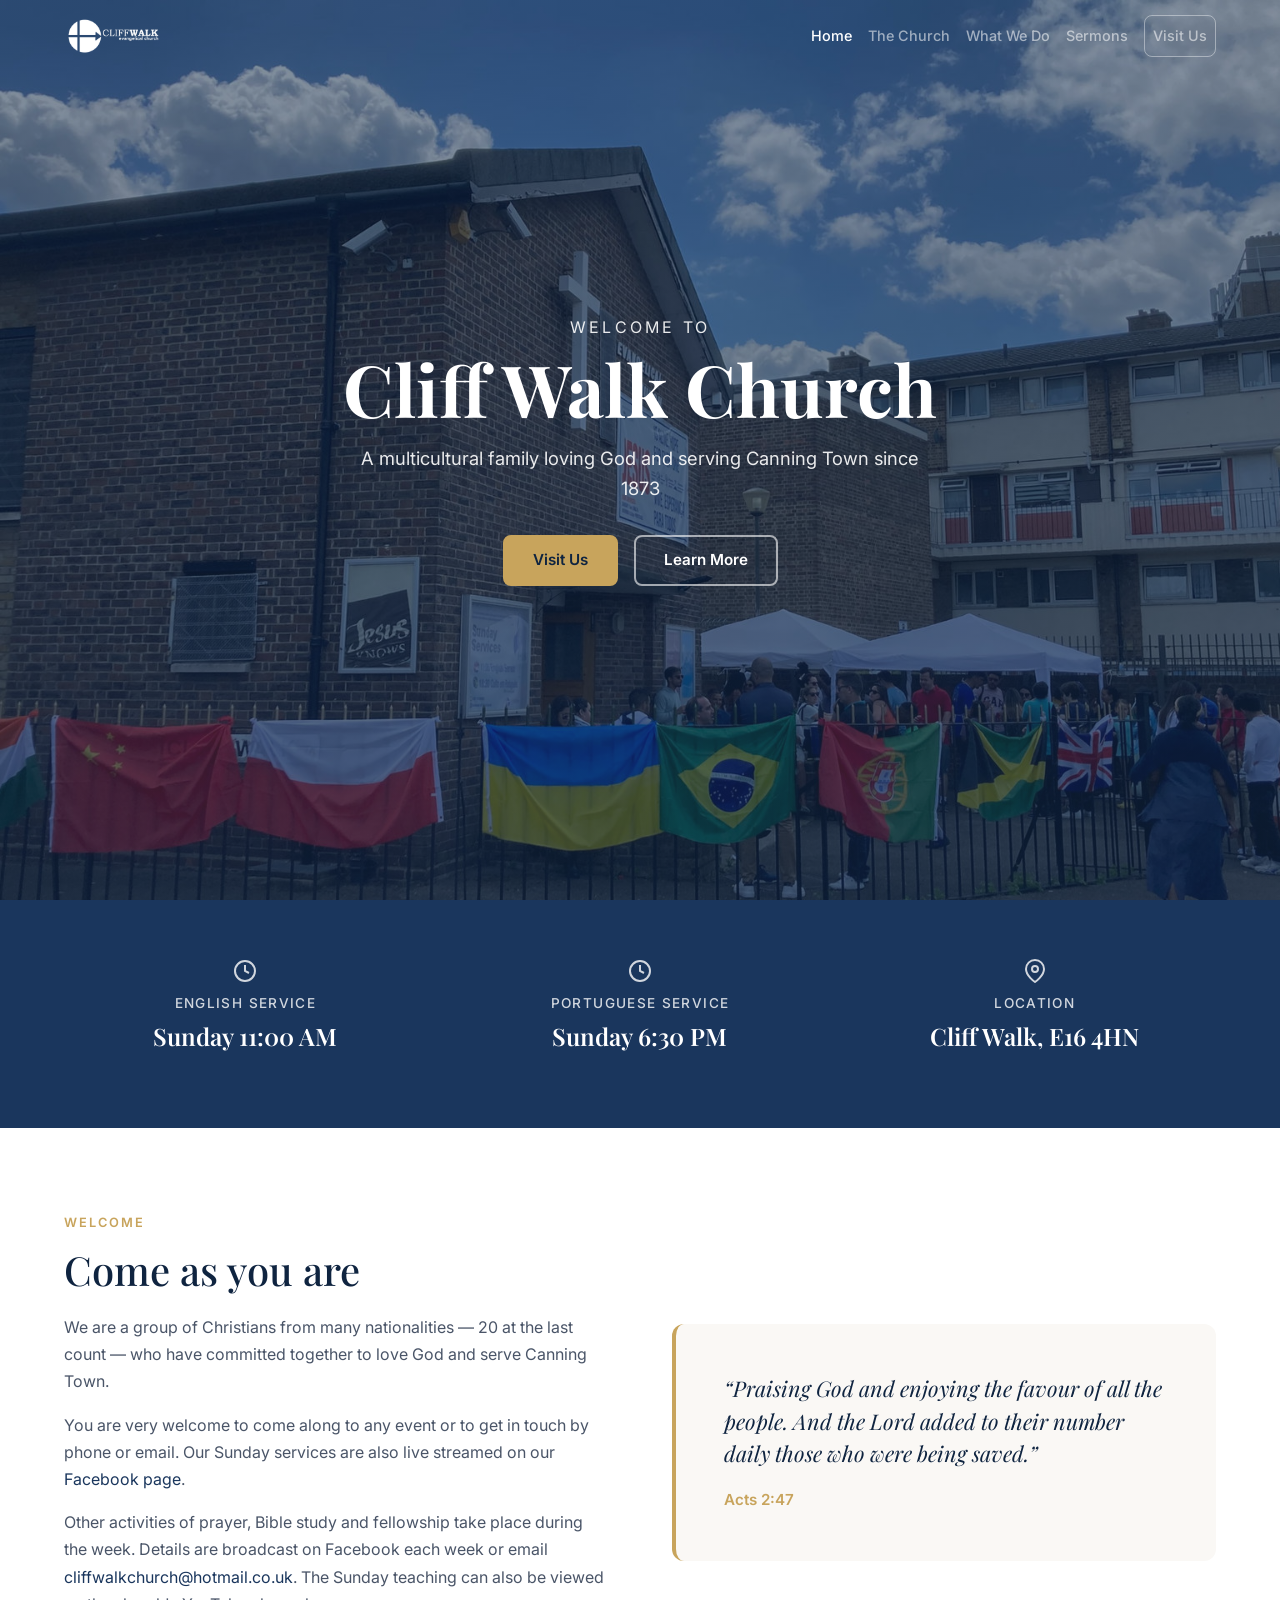
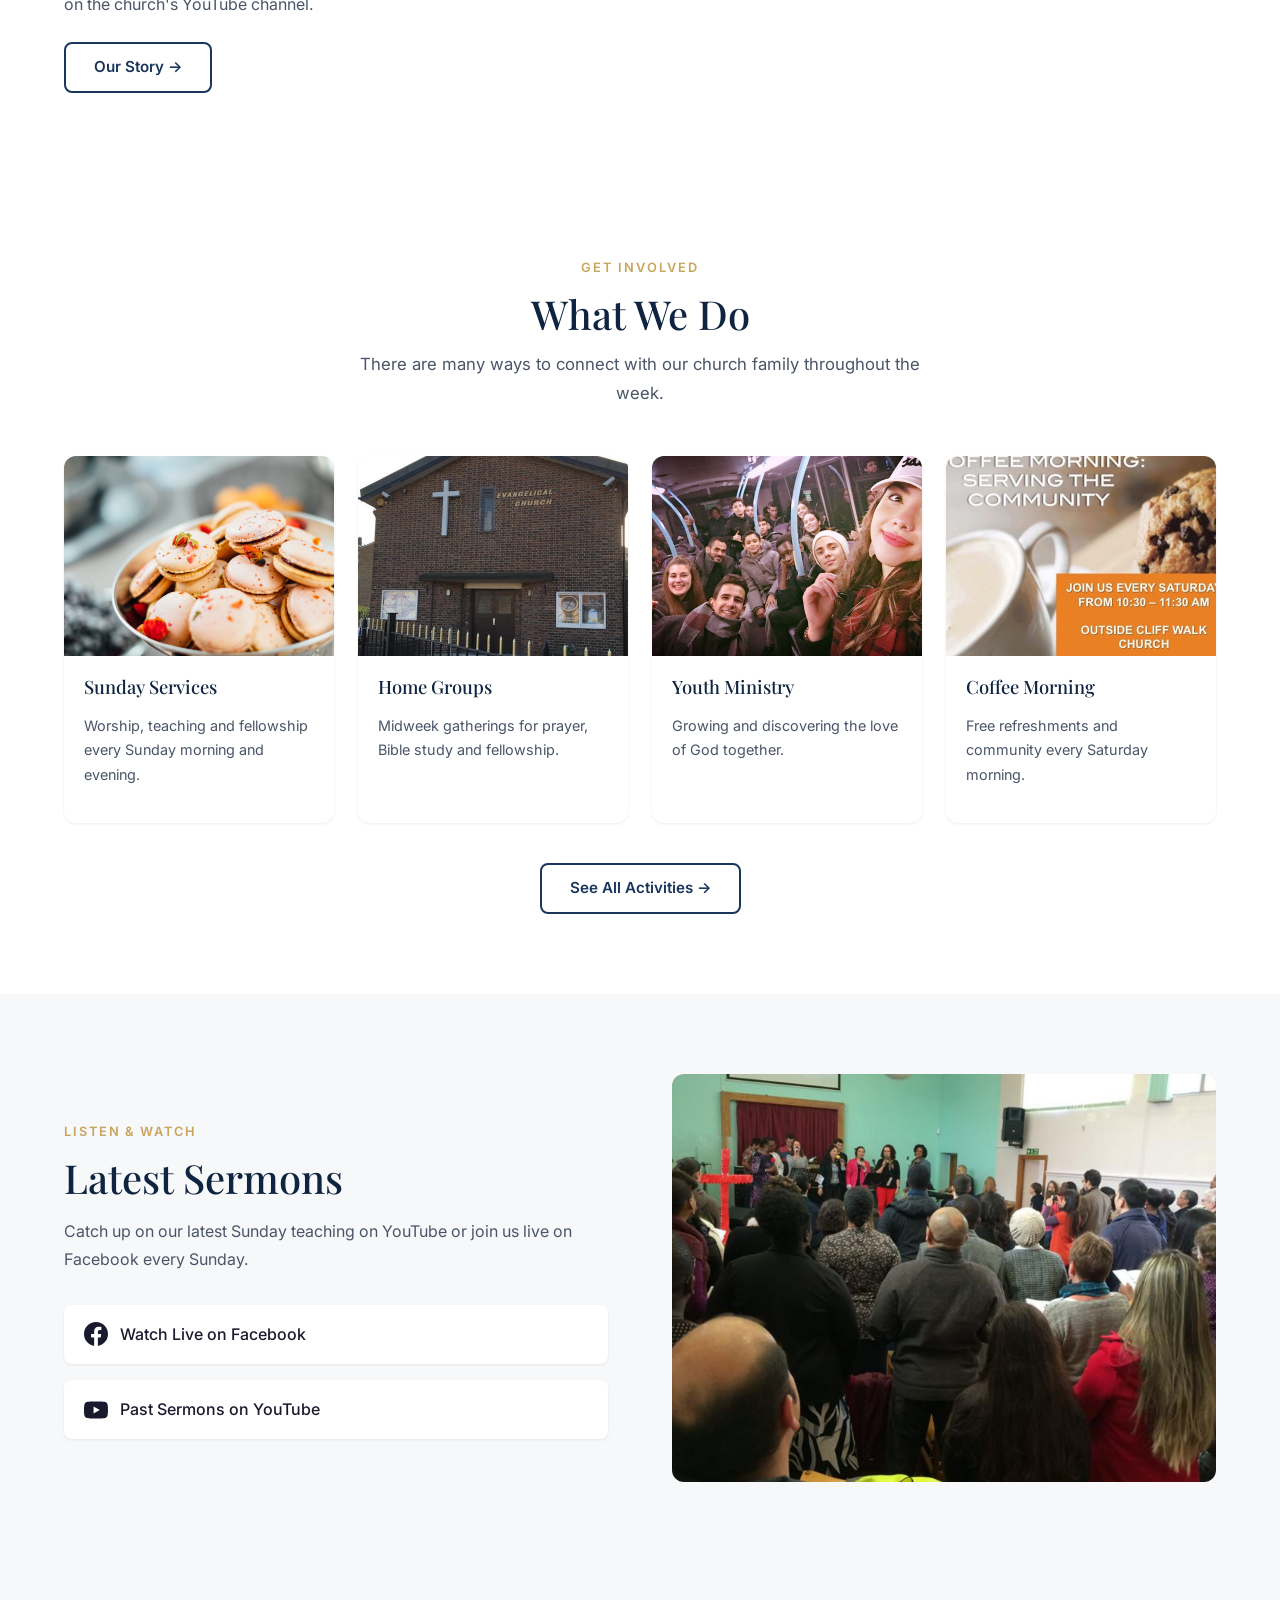
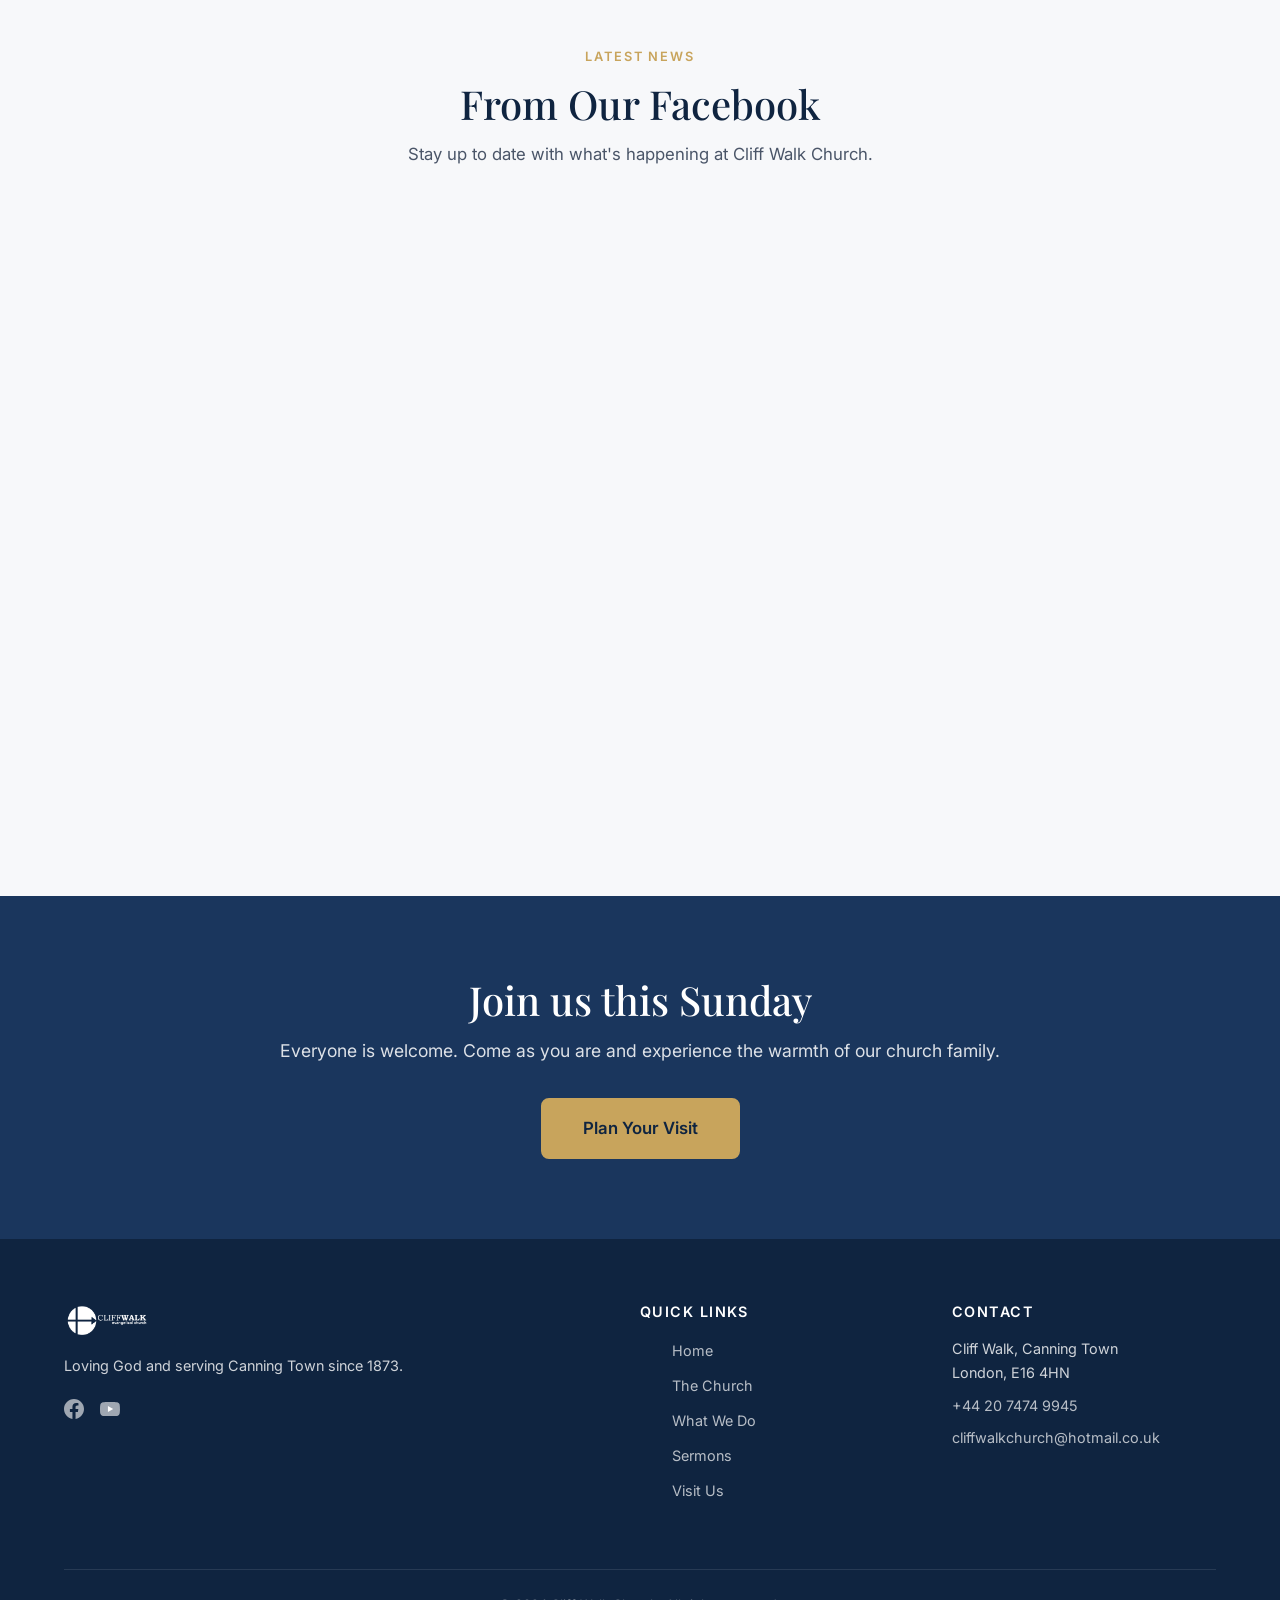
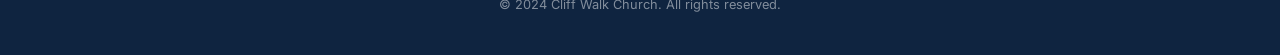
==== commit 457e13a5: "Use Bootstrap navbar-dark/navbar-light natively for all nav states - Start as navbar-dark (white tex" ====
--- a/index.html
+++ b/index.html
@@ -13,7 +13,7 @@
 </head>
 <body>
   <!-- Navigation -->
-  <nav class="navbar navbar-expand-lg fixed-top" id="navbar">
+  <nav class="navbar navbar-expand-lg navbar-dark fixed-top" id="navbar">
     <div class="container nav-container">
       <a href="index.html" class="navbar-brand nav-logo">
         <img src="images/logo.png" alt="Cliff Walk Church" class="logo-img">
--- a/style.css
+++ b/style.css
@@ -73,20 +73,15 @@
 }
 
 /* ========================================
-   Navigation
+   Navigation — uses Bootstrap navbar-dark / navbar-light
+   JS swaps the class on scroll. All link/toggler colors are native Bootstrap.
    ======================================== */
 .navbar {
-  background: transparent;
-  border-bottom: 1px solid transparent;
-  transition: all var(--transition);
   padding: 0;
+  transition: background var(--transition), box-shadow var(--transition);
 }
 
 .navbar.scrolled {
-  background: rgba(255, 255, 255, 0.97) !important;
-  -webkit-backdrop-filter: blur(10px);
-  backdrop-filter: blur(10px);
-  border-bottom-color: var(--color-border);
   box-shadow: var(--shadow-sm);
 }
 
@@ -109,40 +104,14 @@
   padding: 0.5rem 1rem;
   font-size: 0.9rem;
   font-weight: 500;
-  color: rgba(255,255,255,0.9);
   border-radius: var(--radius);
-  transition: all var(--transition);
-}
-
-.navbar .nav-link:hover,
-.navbar .nav-link.active {
-  color: #fff;
-  background: rgba(255,255,255,0.15);
-}
-
-.navbar.scrolled .nav-link {
-  color: var(--color-text);
-}
-
-.navbar.scrolled .nav-link:hover,
-.navbar.scrolled .nav-link.active {
-  color: var(--color-primary);
-  background: var(--color-bg-alt);
-}
-
+}
+
+/* CTA button in nav */
 .nav-cta {
-  background: rgba(255,255,255,0.2) !important;
-  color: #fff !important;
   margin-left: 0.5rem;
   border: 1px solid rgba(255,255,255,0.4);
-}
-
-.nav-cta:hover {
-  background: rgba(255,255,255,0.3) !important;
-}
-
-.nav-cta.active {
-  background: rgba(255,255,255,0.25) !important;
+  border-radius: var(--radius) !important;
 }
 
 .navbar.scrolled .nav-cta {
@@ -154,29 +123,6 @@
 .navbar.scrolled .nav-cta:hover {
   background: var(--color-primary-light) !important;
   border-color: var(--color-primary-light);
-}
-
-.navbar.scrolled .nav-cta.active {
-  background: var(--color-primary-dark) !important;
-  border-color: var(--color-primary-dark);
-}
-
-/* Bootstrap toggler override */
-.navbar-toggler {
-  border-color: rgba(255,255,255,0.4);
-  padding: 0.4rem 0.6rem;
-}
-
-.navbar-toggler-icon {
-  background-image: url("data:image/svg+xml,%3csvg xmlns='http://www.w3.org/2000/svg' viewBox='0 0 30 30'%3e%3cpath stroke='rgba%28255, 255, 255, 0.9%29' stroke-linecap='round' stroke-miterlimit='10' stroke-width='2' d='M4 7h22M4 15h22M4 23h22'/%3e%3c/svg%3e");
-}
-
-.navbar.scrolled .navbar-toggler {
-  border-color: var(--color-border);
-}
-
-.navbar.scrolled .navbar-toggler-icon {
-  background-image: url("data:image/svg+xml,%3csvg xmlns='http://www.w3.org/2000/svg' viewBox='0 0 30 30'%3e%3cpath stroke='rgba%2826, 26, 46, 0.75%29' stroke-linecap='round' stroke-miterlimit='10' stroke-width='2' d='M4 7h22M4 15h22M4 23h22'/%3e%3c/svg%3e");
 }
 
 /* ========================================
@@ -1321,37 +1267,38 @@
 
 /* ---- Tablet portrait ---- */
 @media (max-width: 768px) {
-  /* Mobile Nav - Bootstrap collapse dropdown */
+  /* Mobile Nav — dropdown is always navy regardless of scroll state */
   .navbar-collapse {
     background: var(--color-primary);
-    padding: 1rem 1.5rem;
-    border-radius: 0 0 var(--radius-lg) var(--radius-lg);
-    margin: 0 -0.75rem;
-  }
-
-  .navbar .nav-link {
-    color: rgba(255, 255, 255, 0.85) !important;
-    padding: 0.75rem 1rem;
+    padding: 1rem 0;
+    margin: 0 -12px;
+    padding-left: 12px;
+    padding-right: 12px;
+  }
+
+  .navbar-collapse .nav-link {
+    color: rgba(255,255,255,0.85) !important;
+    padding: 0.75rem 1rem !important;
     font-size: 1.05rem;
-    border-bottom: 1px solid rgba(255, 255, 255, 0.1);
-    border-radius: 0;
-  }
-
-  .navbar .nav-link:hover,
-  .navbar .nav-link.active {
+    border-bottom: 1px solid rgba(255,255,255,0.1);
+    border-radius: 0 !important;
+  }
+
+  .navbar-collapse .nav-link:hover,
+  .navbar-collapse .nav-link.active {
     color: #fff !important;
-    background: rgba(255, 255, 255, 0.1);
-  }
-
-  .navbar .nav-cta {
-    margin-left: 0;
+    background: rgba(255,255,255,0.1) !important;
+  }
+
+  .navbar-collapse .nav-cta {
+    margin-left: 0 !important;
     margin-top: 0.75rem;
     text-align: center;
-    padding: 0.75rem 1.5rem;
+    padding: 0.75rem 1.5rem !important;
     background: var(--color-accent) !important;
     color: var(--color-primary-dark) !important;
     border-color: var(--color-accent) !important;
-    border-radius: var(--radius-lg);
+    border-radius: var(--radius-lg) !important;
     border-bottom: none;
     font-weight: 700;
   }
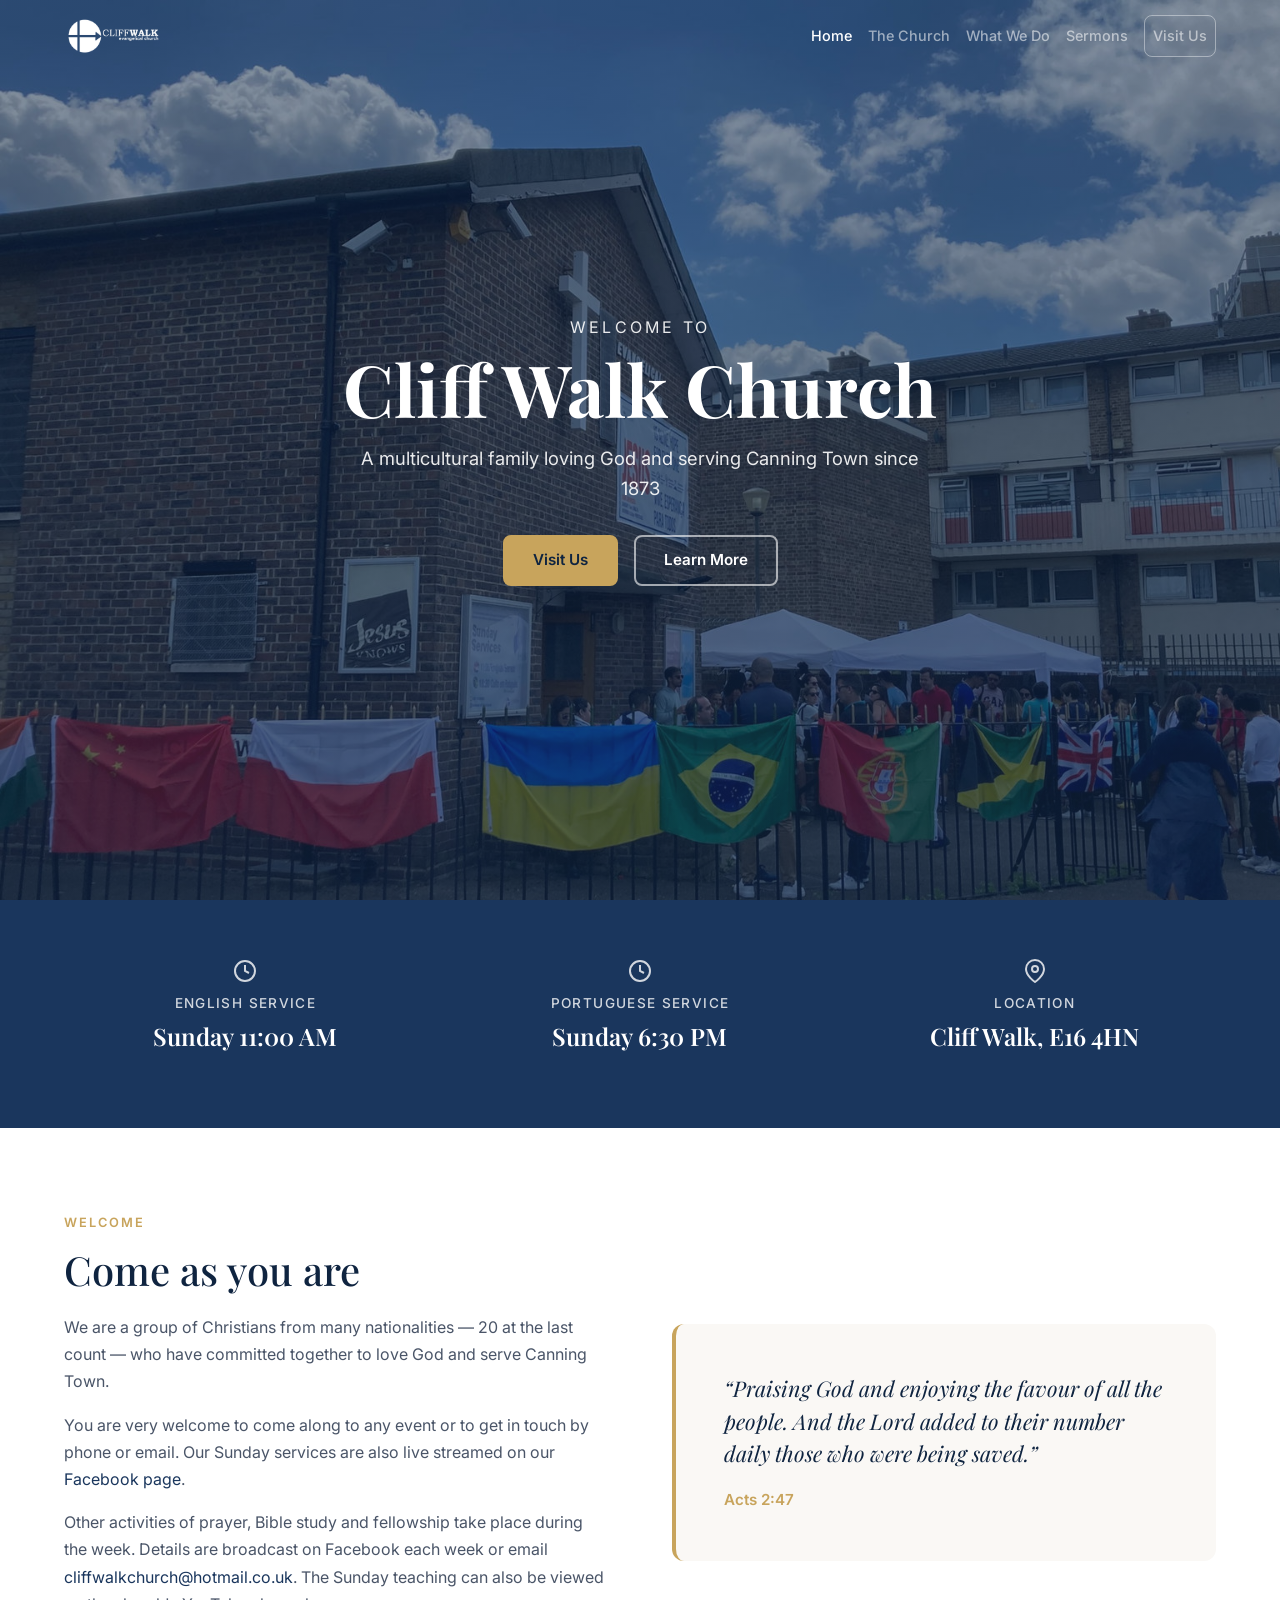
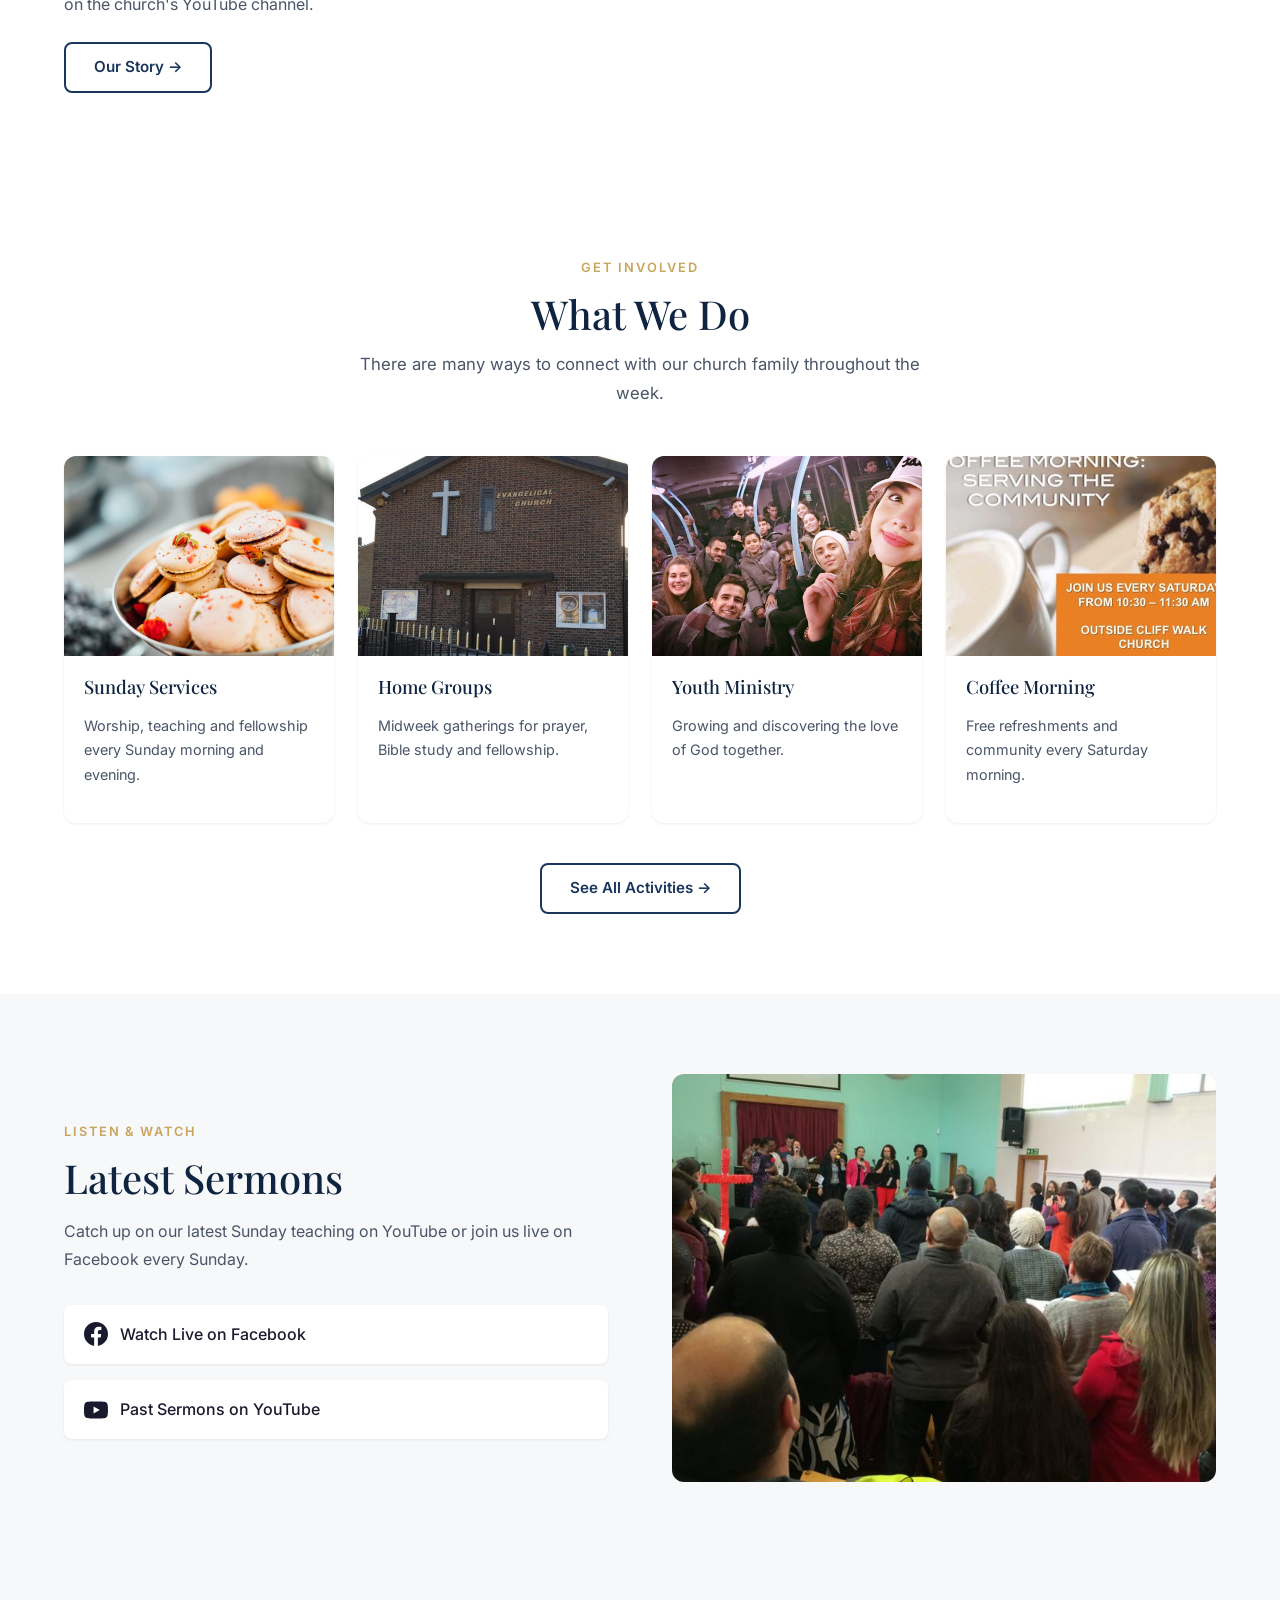
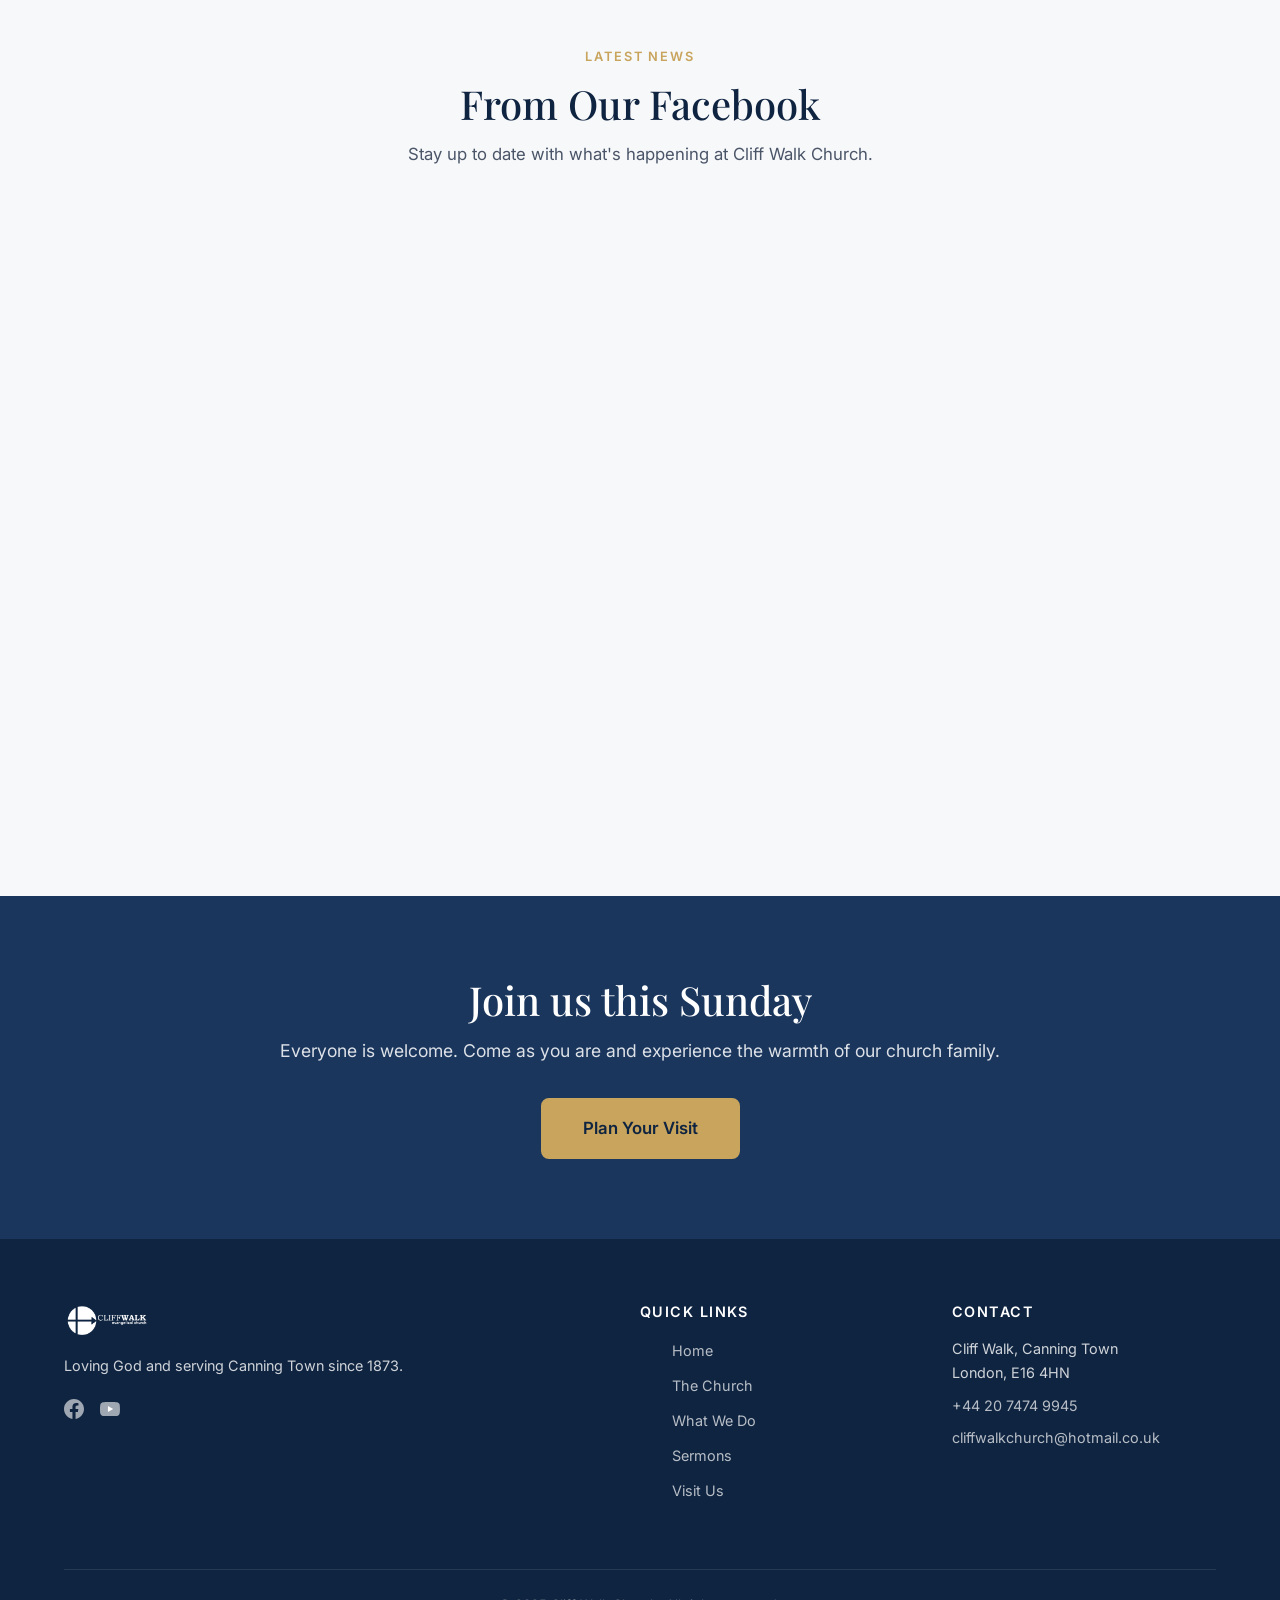
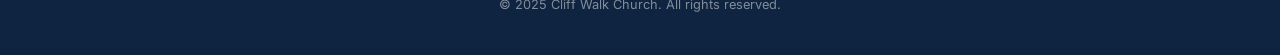
==== commit 4afcb9b5: "Fix white space at bottom of page, update copyright to 2025 - Add min-height: 100vh flex layout to b" ====
--- a/index.html
+++ b/index.html
@@ -239,7 +239,7 @@
         </div>
       </div>
       <div class="footer-bottom">
-        <p>&copy; 2024 Cliff Walk Church. All rights reserved.</p>
+        <p>&copy; 2025 Cliff Walk Church. All rights reserved.</p>
       </div>
     </div>
   </footer>
--- a/style.css
+++ b/style.css
@@ -40,6 +40,13 @@
   color: var(--color-text);
   line-height: 1.7;
   -webkit-font-smoothing: antialiased;
+  display: flex;
+  flex-direction: column;
+  min-height: 100vh;
+}
+
+body > .footer {
+  margin-top: auto;
 }
 
 img {
